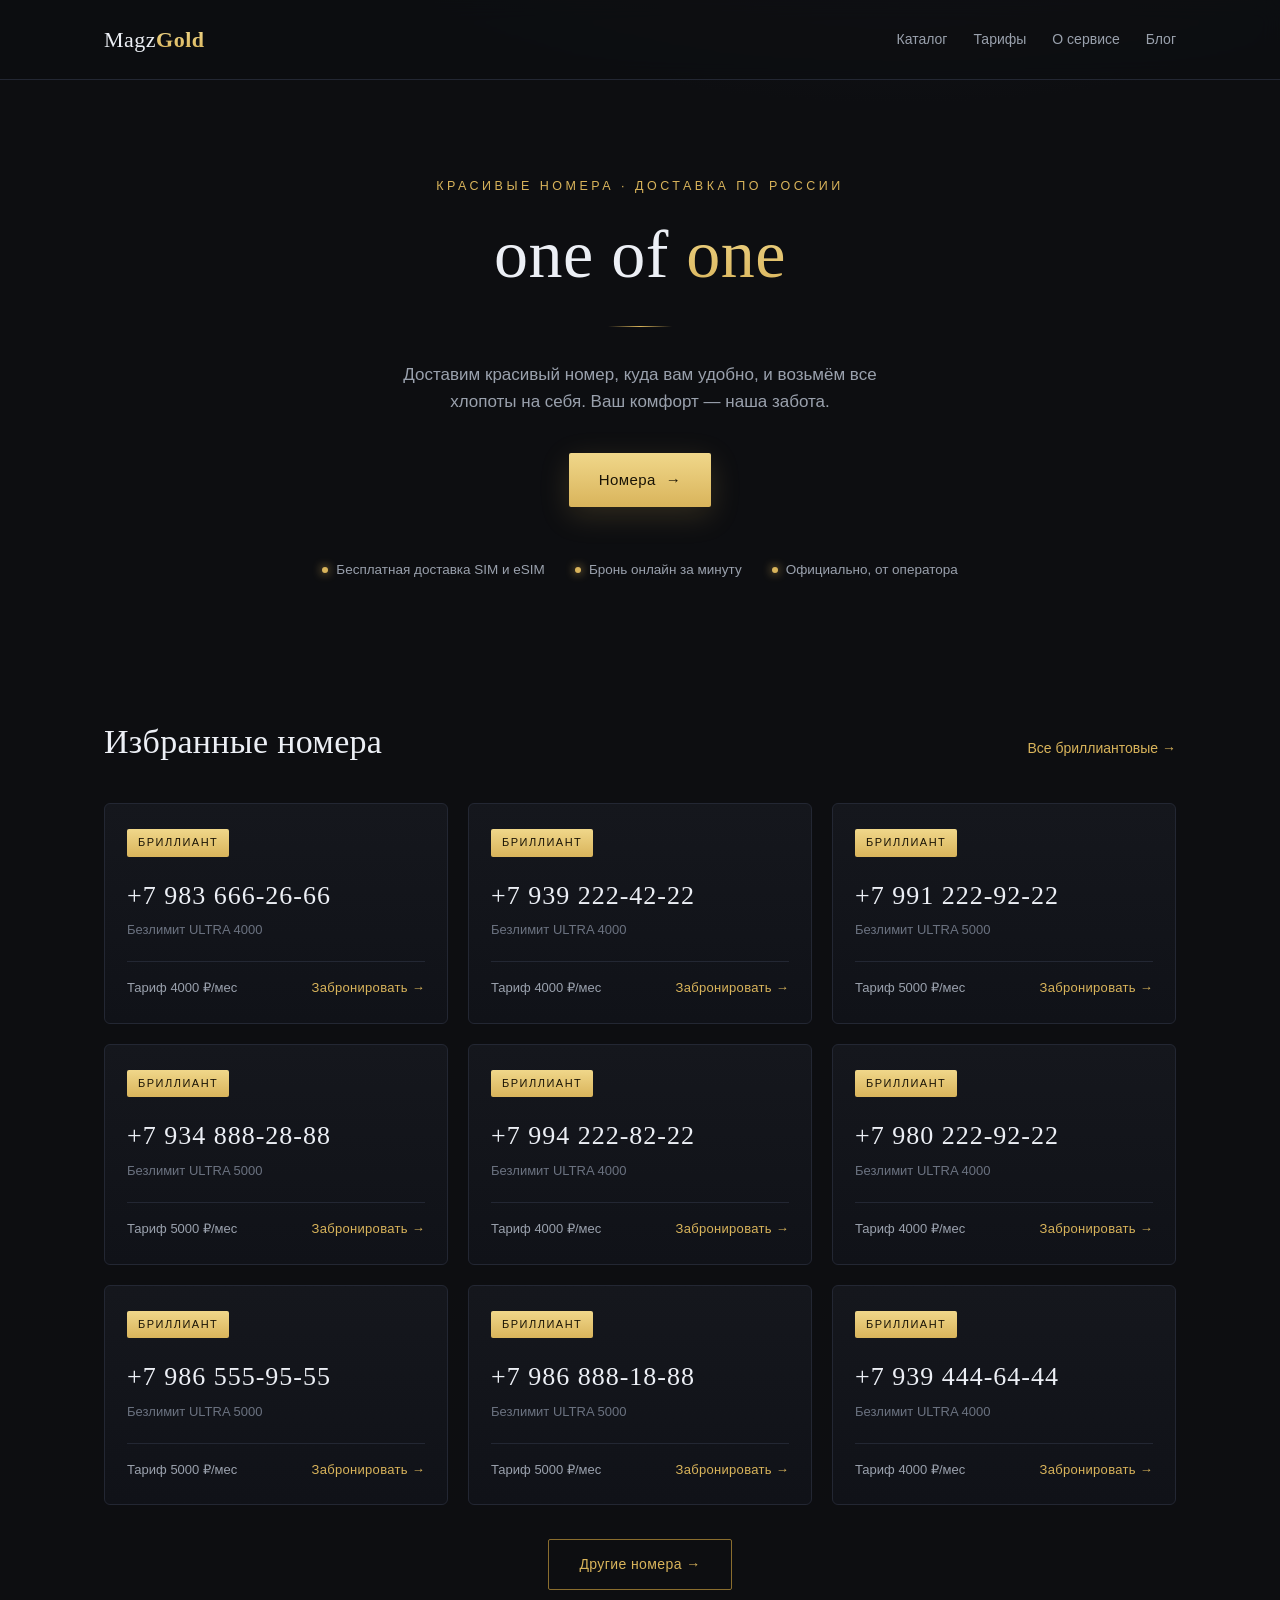
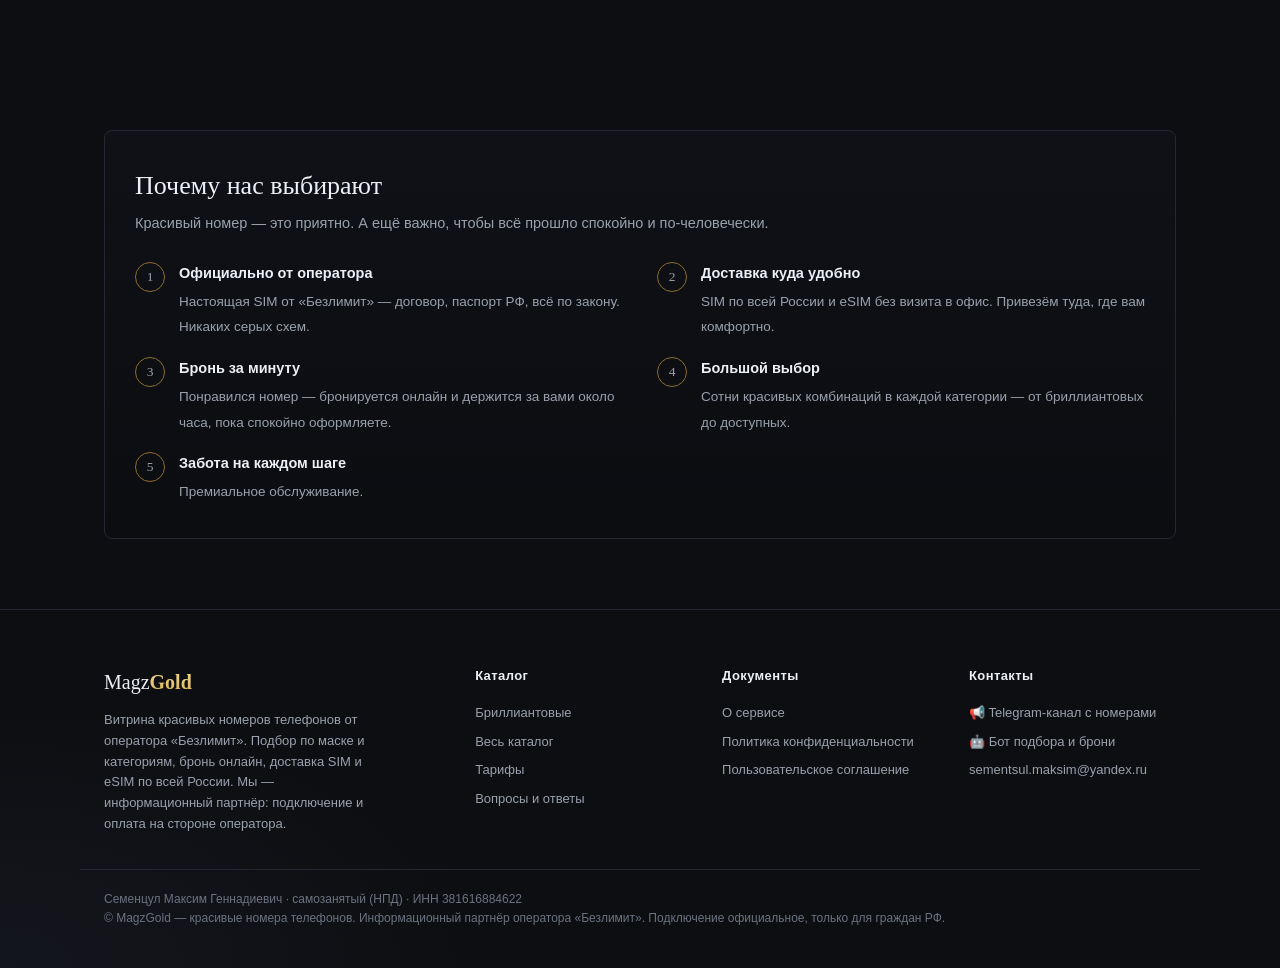
==== premium-demo.html @ 18d1e64d "copy(landing): добавить «Блог» в шапку (/blog/)" ====
<!DOCTYPE html>
<html lang="ru">
<head>
<meta charset="utf-8">
<meta name="viewport" content="width=device-width, initial-scale=1">
<title>MagzGold — демо премиум-стиля</title>
<style>
  :root{
    --bg:#0d0e11; --bg2:#111318; --card:#15171d; --line:#232733;
    --ink:#eceff5; --mut:#9aa1ad; --dim:#6b7280;
    --gold:#d9b45b; --gold2:#f0d78a; --goldln:#8a6d2e;
    --ok:#4bbf7b;
    --serif:Georgia,"Times New Roman",serif;
    --sans:-apple-system,BlinkMacSystemFont,"Segoe UI",Roboto,Helvetica,Arial,sans-serif;
    --e:cubic-bezier(.22,.61,.36,1);
  }
  *{box-sizing:border-box}
  html{scroll-behavior:smooth}
  body{
    margin:0;background:
      radial-gradient(1200px 600px at 70% -10%, #1a1d26 0%, transparent 60%),
      radial-gradient(900px 500px at 0% 100%, #14161d 0%, transparent 55%),
      var(--bg);
    color:var(--ink);font-family:var(--sans);line-height:1.6;
    -webkit-font-smoothing:antialiased;text-rendering:optimizeLegibility;
  }
  .wrap{max-width:1120px;margin:0 auto;padding:0 24px}

  /* --- анимация появления --- */
  .rise{opacity:0;transform:translateY(18px);transition:opacity .7s var(--e),transform .7s var(--e)}
  .rise.in{opacity:1;transform:none}

  /* --- шапка --- */
  header{padding:22px 0;border-bottom:1px solid var(--line);position:sticky;top:0;z-index:5;
    background:rgba(13,14,17,.72);backdrop-filter:blur(10px)}
  .bar{display:flex;align-items:center;justify-content:space-between;gap:16px}
  .logo{font-family:var(--serif);font-size:22px;letter-spacing:.5px}
  .logo b{background:linear-gradient(180deg,var(--gold2),var(--gold));-webkit-background-clip:text;background-clip:text;color:transparent}
  .navlinks{display:flex;gap:26px;font-size:14px;color:var(--mut)}
  .navlinks a{color:var(--mut);text-decoration:none;transition:color .25s var(--e)}
  .navlinks a:hover{color:var(--gold2)}
  @media(max-width:640px){.navlinks{display:none}}

  /* --- герой: типографика + воздух --- */
  .hero{padding:96px 0 64px;text-align:center}
  .eyebrow{font-size:12.5px;letter-spacing:3.5px;text-transform:uppercase;color:var(--gold);
    margin:0 0 22px}
  .hero h1{font-family:var(--serif);font-weight:400;
    font-size:clamp(38px,6vw,68px);line-height:1.08;letter-spacing:.5px;margin:0 auto;max-width:12ch}
  .hero h1 .g{background:linear-gradient(180deg,var(--gold2),var(--gold));-webkit-background-clip:text;background-clip:text;color:transparent}
  .rule{width:64px;height:1px;background:linear-gradient(90deg,transparent,var(--gold),transparent);margin:34px auto}
  .lede{max-width:56ch;margin:0 auto;color:var(--mut);font-size:17px}
  .cta{display:inline-flex;align-items:center;gap:10px;margin-top:38px;
    padding:15px 30px;border-radius:2px;text-decoration:none;font-size:15px;letter-spacing:.4px;
    color:#1a1406;background:linear-gradient(180deg,var(--gold2),var(--gold));
    box-shadow:0 8px 30px rgba(217,180,91,.18);transition:transform .3s var(--e),box-shadow .3s var(--e)}
  .cta:hover{transform:translateY(-2px);box-shadow:0 14px 40px rgba(217,180,91,.32)}
  .cta .arw{transition:transform .3s var(--e)}
  .cta:hover .arw{transform:translateX(4px)}

  /* --- полоса доверия --- */
  .trust{display:flex;flex-wrap:wrap;justify-content:center;gap:14px 30px;margin:52px auto 0;
    color:var(--mut);font-size:13.5px}
  .trust span{display:inline-flex;align-items:center;gap:8px}
  .dot{width:6px;height:6px;border-radius:50%;background:var(--gold);box-shadow:0 0 10px var(--gold)}

  /* --- секции --- */
  section{padding:70px 0}
  .shead{display:flex;align-items:baseline;justify-content:space-between;gap:16px;margin-bottom:34px}
  .shead h2{font-family:var(--serif);font-weight:400;font-size:clamp(24px,3vw,34px);margin:0;letter-spacing:.3px}
  .shead a{color:var(--gold);text-decoration:none;font-size:14px;white-space:nowrap}

  /* --- сетка карточек номеров --- */
  .grid{display:grid;grid-template-columns:repeat(3,1fr);gap:20px}
  @media(max-width:860px){.grid{grid-template-columns:repeat(2,1fr)}}
  @media(max-width:560px){.grid{grid-template-columns:1fr}}
  .card{position:relative;background:linear-gradient(180deg,var(--card),#101218);
    border:1px solid var(--line);border-radius:6px;padding:24px 22px;overflow:hidden;
    transition:transform .35s var(--e),border-color .35s var(--e),box-shadow .35s var(--e)}
  .card::before{content:"";position:absolute;inset:0;border-radius:6px;padding:1px;pointer-events:none;
    background:linear-gradient(140deg,transparent 30%,rgba(240,215,138,.5),transparent 70%);
    -webkit-mask:linear-gradient(#000 0 0) content-box,linear-gradient(#000 0 0);
    -webkit-mask-composite:xor;mask-composite:exclude;opacity:0;transition:opacity .35s var(--e)}
  .card:hover{transform:translateY(-6px);border-color:transparent;
    box-shadow:0 20px 50px -20px rgba(0,0,0,.7)}
  .card:hover::before{opacity:1}
  .badge{display:inline-block;font-size:11px;letter-spacing:1.5px;text-transform:uppercase;
    padding:5px 11px;border-radius:2px;color:#1a1406;
    background:linear-gradient(180deg,var(--gold2),var(--gold))}
  .badge.silver{background:linear-gradient(180deg,#e9edf3,#aeb6c2);color:#1c2128}
  .badge.bronze{background:linear-gradient(180deg,#e6b98c,#b07a49);color:#241503}
  .num{font-family:var(--serif);font-size:26px;letter-spacing:1px;margin:18px 0 4px}
  .meta{color:var(--dim);font-size:13px}
  .row{display:flex;align-items:center;justify-content:space-between;margin-top:20px;
    padding-top:16px;border-top:1px solid var(--line)}
  .tariff{font-size:13px;color:var(--mut)}
  .tariff b{color:var(--ink);font-weight:600}
  .book{font-size:13px;color:var(--gold);text-decoration:none;letter-spacing:.3px;
    transition:letter-spacing .3s var(--e)}
  .book:hover{letter-spacing:1.2px}
  .status{display:inline-flex;align-items:center;gap:7px;font-size:12px;color:var(--ok)}
  .pulse{width:7px;height:7px;border-radius:50%;background:var(--ok);position:relative}
  .pulse::after{content:"";position:absolute;inset:-4px;border-radius:50%;
    border:1px solid var(--ok);animation:pulse 2s var(--e) infinite;opacity:0}
  @keyframes pulse{0%{transform:scale(.6);opacity:.7}100%{transform:scale(1.6);opacity:0}}

  /* --- легенда приёмов --- */
  .legend{background:linear-gradient(180deg,#0f1116,#0c0d11);border:1px solid var(--line);
    border-radius:8px;padding:34px 30px}
  .legend h2{font-family:var(--serif);font-weight:400;margin:0 0 6px;font-size:26px}
  .legend p.sub{color:var(--mut);margin:0 0 26px;font-size:14.5px}
  .lg{display:grid;grid-template-columns:repeat(2,1fr);gap:18px 34px}
  @media(max-width:640px){.lg{grid-template-columns:1fr}}
  .lg .it{display:flex;gap:14px}
  .lg .n{flex:0 0 auto;width:30px;height:30px;border-radius:50%;display:grid;place-items:center;
    font-family:var(--serif);font-size:14px;color:var(--gold2);border:1px solid var(--goldln)}
  .lg .it b{display:block;margin-bottom:3px;font-weight:600;font-size:14.5px}
  .lg .it span{color:var(--mut);font-size:13.5px}

  footer{padding:56px 0 40px;color:var(--dim);font-size:13px;border-top:1px solid var(--line)}
  .fcols{display:grid;grid-template-columns:1.6fr 1fr 1fr 1fr;gap:30px 40px}
  @media(max-width:860px){.fcols{grid-template-columns:1fr 1fr}}
  @media(max-width:520px){.fcols{grid-template-columns:1fr}}
  .flogo{font-family:var(--serif);font-size:20px;color:var(--ink);margin-bottom:12px}
  .flogo b{background:linear-gradient(180deg,var(--gold2),var(--gold));-webkit-background-clip:text;background-clip:text;color:transparent}
  .fabout{color:var(--mut);font-size:13px;line-height:1.6;max-width:38ch;margin:0}
  .fhead{color:var(--ink);font-size:13px;font-weight:600;letter-spacing:.4px;margin-bottom:12px}
  .fcol a{display:block;color:var(--mut);text-decoration:none;font-size:13px;padding:4px 0;transition:color .2s var(--e)}
  .fcol a:hover{color:var(--gold2)}
  .fbottom{margin-top:34px;padding-top:20px;border-top:1px solid var(--line);color:var(--dim);font-size:12px;line-height:1.6}

  /* --- скелетоны (мерцающие плейсхолдеры, пока грузятся живые номера) --- */
  .card.skel{pointer-events:none}
  .card.skel .badge,.card.skel .num,.card.skel .meta,.card.skel .row{
    background:linear-gradient(90deg,#171a20 25%,#242a35 37%,#171a20 63%);
    background-size:400% 100%;animation:skg 1.3s ease infinite;
    color:transparent;border:none;border-radius:5px}
  .card.skel .badge{display:block;width:82px;height:22px}
  .card.skel .num{height:26px;width:72%;margin:18px 0 6px}
  .card.skel .meta{height:14px;width:56%}
  .card.skel .row{height:20px;margin-top:22px;border:none;padding:0}
  @keyframes skg{0%{background-position:100% 0}100%{background-position:0 0}}
  .bgrid-empty{grid-column:1/-1;text-align:center;color:var(--mut);padding:26px}
  .bgrid-empty a{color:var(--gold)}
  .bmore{text-align:center;margin-top:34px}
  .bmore-btn{display:inline-block;background:transparent;color:var(--gold);border:1px solid var(--goldln);
    border-radius:2px;padding:13px 30px;font-size:14px;letter-spacing:.4px;text-decoration:none;
    transition:border-color .3s var(--e),color .3s var(--e),background .3s var(--e)}
  .bmore-btn:hover{border-color:var(--gold);color:var(--gold2);background:rgba(217,180,91,.06)}

  /* --- модалка «номер уже купили» --- */
  .tmodal{position:fixed;inset:0;z-index:100;display:none;align-items:center;justify-content:center;
    background:rgba(6,7,10,.72);backdrop-filter:blur(4px);padding:20px}
  .tmodal.open{display:flex}
  .tmodal-box{position:relative;max-width:420px;width:100%;text-align:center;
    background:linear-gradient(180deg,var(--card),#0e1015);border:1px solid var(--line);
    border-radius:10px;padding:38px 30px 30px;box-shadow:0 30px 80px -20px rgba(0,0,0,.8)}
  .tmodal-x{position:absolute;top:12px;right:14px;width:34px;height:34px;font-size:24px;line-height:1;
    background:transparent;color:var(--mut);border:none;cursor:pointer}
  .tmodal-x:hover{color:var(--ink)}
  .tmodal-ico{font-size:40px;margin-bottom:10px}
  .tmodal-box h3{font-family:var(--serif);font-weight:500;font-size:24px;margin:0 0 10px}
  .tmodal-box p{color:var(--mut);font-size:15px;margin:0 0 24px}
  .tmodal-actions{display:flex;flex-direction:column;gap:12px;align-items:center}
  .tmodal-more{background:linear-gradient(180deg,var(--gold2),var(--gold));color:#1a1406;border:none;
    border-radius:2px;padding:14px 30px;font-size:15px;font-weight:700;letter-spacing:.3px;cursor:pointer;
    width:100%;transition:filter .2s var(--e)}
  .tmodal-more:hover{filter:brightness(1.06)}
  .tmodal-all{color:var(--gold);text-decoration:none;font-size:14px}
  .tmodal-all:hover{color:var(--gold2)}

  /* --- окно брони с шагами (как на сайте) --- */
  .bmodal{position:fixed;inset:0;z-index:100;display:none;align-items:center;justify-content:center;
    background:rgba(6,7,10,.72);backdrop-filter:blur(4px);padding:20px;overflow:auto}
  .bmodal.open{display:flex}
  .bmodal-box{position:relative;max-width:460px;width:100%;
    background:linear-gradient(180deg,var(--card),#0e1015);border:1px solid var(--line);
    border-radius:10px;padding:34px 32px 28px;box-shadow:0 30px 80px -20px rgba(0,0,0,.8)}
  .bmodal-x{position:absolute;top:12px;right:14px;width:34px;height:34px;font-size:24px;line-height:1;
    background:transparent;color:var(--mut);border:none;cursor:pointer}
  .bmodal-x:hover{color:var(--ink)}
  .bmodal-box h3{font-family:var(--serif);font-weight:500;font-size:24px;margin:0 0 8px}
  .bmodal-sub{color:var(--mut);font-size:14px;margin:0 0 14px}
  .bmodal-num{font-family:var(--serif);font-size:20px;letter-spacing:1px;color:var(--gold2);margin:0 0 16px}
  .bmodal-steps{margin:0 0 16px;padding-left:0;list-style:none;counter-reset:none}
  .bmodal-steps li{position:relative;padding:9px 0 9px 14px;border-top:1px solid var(--line);font-size:14px;color:var(--ink)}
  .bmodal-steps li:first-child{border-top:none}
  .bmodal-steps b{color:var(--gold)}
  .bmodal-warn{font-size:13px;color:#e0b48a;background:rgba(224,120,80,.08);border:1px solid rgba(224,120,80,.25);
    border-radius:6px;padding:10px 12px;margin:0 0 20px;line-height:1.5}
  .bmodal-actions{display:flex;gap:12px;justify-content:flex-end;flex-wrap:wrap}
  .bmodal-cancel{background:transparent;color:var(--gold);border:1px solid var(--goldln);border-radius:2px;
    padding:12px 22px;font-size:14px;cursor:pointer;transition:border-color .2s var(--e),color .2s var(--e)}
  .bmodal-cancel:hover{border-color:var(--gold);color:var(--gold2)}
  .bmodal-go{background:linear-gradient(180deg,var(--gold2),var(--gold));color:#1a1406;border:none;border-radius:2px;
    padding:12px 24px;font-size:14px;font-weight:700;letter-spacing:.3px;cursor:pointer;transition:filter .2s var(--e)}
  .bmodal-go:hover{filter:brightness(1.06)}
  .bmodal-go:disabled{opacity:.6;cursor:default}
</style>
</head>
<body>

<header>
  <div class="wrap bar">
    <div class="logo">Magz<b>Gold</b></div>
    <nav class="navlinks">
      <a href="/start/">Каталог</a>
      <a href="/tarify/">Тарифы</a>
      <a href="/o-servise/">О сервисе</a>
      <a href="/blog/">Блог</a>
    </nav>
  </div>
</header>

<!-- ГЕРОЙ: типографика + воздух -->
<div class="wrap">
  <div class="hero">
    <p class="eyebrow rise">Красивые номера · доставка по России</p>
    <h1 class="rise" style="transition-delay:.08s">one of <span class="g">one</span></h1>
    <div class="rule rise" style="transition-delay:.16s"></div>
    <p class="lede rise" style="transition-delay:.22s">Доставим красивый номер, куда вам удобно, и возьмём все хлопоты на себя. Ваш комфорт — наша забота.</p>
    <a href="#nums" class="cta rise" style="transition-delay:.3s">Номера <span class="arw">→</span></a>

    <div class="trust rise" style="transition-delay:.4s">
      <span><i class="dot"></i> Бесплатная доставка SIM и eSIM</span>
      <span><i class="dot"></i> Бронь онлайн за минуту</span>
      <span><i class="dot"></i> Официально, от оператора</span>
    </div>
  </div>
</div>

<!-- КАРТОЧКИ НОМЕРОВ: акценты + микро-анимации + детали доверия -->
<section id="nums">
  <div class="wrap">
    <div class="shead rise">
      <h2>Избранные номера</h2>
      <a href="/kategoriya/brilliant/">Все бриллиантовые →</a>
    </div>
    <div class="grid" id="bgrid"></div>
    <div class="bmore"><a href="/kategoriya/brilliant/" class="bmore-btn">Другие номера →</a></div>
  </div>
</section>

<!-- ЛЕГЕНДА: что именно применено -->
<section id="legend">
  <div class="wrap">
    <div class="legend rise">
      <h2>Почему нас выбирают</h2>
      <p class="sub">Красивый номер — это приятно. А ещё важно, чтобы всё прошло спокойно и по-человечески.</p>
      <div class="lg">
        <div class="it"><span class="n">1</span><div><b>Официально от оператора</b><span>Настоящая SIM от «Безлимит» — договор, паспорт РФ, всё по закону. Никаких серых схем.</span></div></div>
        <div class="it"><span class="n">2</span><div><b>Доставка куда удобно</b><span>SIM по всей России и eSIM без визита в офис. Привезём туда, где вам комфортно.</span></div></div>
        <div class="it"><span class="n">3</span><div><b>Бронь за минуту</b><span>Понравился номер — бронируется онлайн и держится за вами около часа, пока спокойно оформляете.</span></div></div>
        <div class="it"><span class="n">4</span><div><b>Большой выбор</b><span>Сотни красивых комбинаций в каждой категории — от бриллиантовых до доступных.</span></div></div>
        <div class="it"><span class="n">5</span><div><b>Забота на каждом шаге</b><span>Премиальное обслуживание.</span></div></div>
      </div>
    </div>
  </div>
</section>

<footer>
  <div class="wrap fcols">
    <div class="fcol">
      <div class="flogo">Magz<b>Gold</b></div>
      <p class="fabout">Витрина красивых номеров телефонов от оператора «Безлимит». Подбор по маске и категориям, бронь онлайн, доставка SIM и eSIM по всей России. Мы — информационный партнёр: подключение и оплата на стороне оператора.</p>
    </div>
    <div class="fcol">
      <div class="fhead">Каталог</div>
      <a href="/kategoriya/brilliant/">Бриллиантовые</a>
      <a href="/start/">Весь каталог</a>
      <a href="/tarify/">Тарифы</a>
      <a href="/faq/">Вопросы и ответы</a>
    </div>
    <div class="fcol">
      <div class="fhead">Документы</div>
      <a href="/o-servise/">О сервисе</a>
      <a href="/politika/">Политика конфиденциальности</a>
      <a href="/polzovatelskoe-soglashenie/">Пользовательское соглашение</a>
    </div>
    <div class="fcol">
      <div class="fhead">Контакты</div>
      <a href="https://t.me/magzgoldmg" target="_blank" rel="noopener">📢 Telegram-канал с номерами</a>
      <a href="https://t.me/magzgoldbot" target="_blank" rel="noopener">🤖 Бот подбора и брони</a>
      <a href="mailto:sementsul.maksim@yandex.ru">sementsul.maksim@yandex.ru</a>
    </div>
  </div>
  <div class="wrap fbottom">
    Семенцул Максим Геннадиевич · самозанятый (НПД) · ИНН 381616884622<br>
    © MagzGold — красивые номера телефонов. Информационный партнёр оператора «Безлимит». Подключение официальное, только для граждан РФ.
  </div>
</footer>

<div id="takenModal" class="tmodal">
  <div class="tmodal-box">
    <button class="tmodal-x" type="button" aria-label="Закрыть">×</button>
    <div class="tmodal-ico">😔</div>
    <h3>Ой, кажется, номер уже купили</h3>
    <p>Похоже, этот красивый номер кто-то забрал буквально только что. Но не расстраивайтесь — у нас есть другие, не менее эффектные.</p>
    <div class="tmodal-actions">
      <button class="tmodal-more" type="button">Подобрать другой</button>
      <a class="tmodal-all" href="/kategoriya/brilliant/">Все бриллиантовые →</a>
    </div>
  </div>
</div>

<div id="bookModal" class="bmodal">
  <div class="bmodal-box" role="dialog" aria-modal="true" aria-labelledby="bookTitle">
    <button class="bmodal-x" type="button" aria-label="Закрыть">×</button>
    <h3 id="bookTitle">Давайте оформим всё по правилам</h3>
    <p class="bmodal-sub">Это займёт пару минут. Оформление и оплата — на защищённой странице оператора «Безлимит».</p>
    <p class="bmodal-num" id="bookNum"></p>
    <ol class="bmodal-steps">
      <li><b>Шаг 1.</b> Загрузить фото паспорта РФ</li>
      <li><b>Шаг 2.</b> Подписать документы</li>
      <li><b>Шаг 3.</b> Оплатить тарифный план</li>
      <li><b>Шаг 4.</b> Получить SIM-карту</li>
    </ol>
    <p class="bmodal-warn">🔴 <b>Важно:</b> подключение доступно только гражданам РФ. Паспорт другого государства не подходит.</p>
    <div class="bmodal-actions">
      <button class="bmodal-cancel" type="button">Отмена</button>
      <button class="bmodal-go" type="button">Забронировать и продолжить</button>
    </div>
  </div>
</div>

<script>
  // мягкое появление при попадании в область видимости
  var io = new IntersectionObserver(function(es){
    es.forEach(function(e){ if(e.isIntersecting){ e.target.classList.add('in'); io.unobserve(e.target); } });
  }, {threshold:.12});
  document.querySelectorAll('.rise').forEach(function(el){ io.observe(el); });
  // герой показать сразу (он выше сгиба)
  document.querySelectorAll('.hero .rise').forEach(function(el){ setTimeout(function(){el.classList.add('in')}, 60); });
</script>

<!-- ЖИВЫЕ бриллиантовые номера: кэш → мгновенно, потом фон. обновление. Маленький запрос — быстрее. -->
<script>
(function(){
  var API="https://api.store.bezlimit.ru/v2";
  var TOKEN="Basic YXBpU3RvcmU6VkZ6WFdOSmhwNTVtc3JmQXV1dU0zVHBtcnFTRw==";
  var REF="https://l.bezlimit.ru/store/800848";
  var CATS="brilliant,brilliant_super";
  var LIMIT=9;
  var grid=document.getElementById('bgrid');
  if(!grid){return;}

  function esc(s){return String(s==null?'':s).replace(/[&<>"]/g,function(c){return {'&':'&amp;','<':'&lt;','>':'&gt;','"':'&quot;'}[c];});}
  function fmt(p){ p=String(p); return p.length===10 ? '+7 '+p.slice(0,3)+' '+p.slice(3,6)+'‑'+p.slice(6,8)+'‑'+p.slice(8,10) : '+7 '+p; }
  function tprice(t){ return (t&&t.price) ? ('Тариф '+Math.round(t.price)+' ₽/мес') : 'Красивый номер'; }
  function card(n){
    var d=String(n.phone), t=n.tariff||{};
    return '<div class="card">'
      +'<span class="badge">Бриллиант</span>'
      +'<div class="num">'+fmt(d)+'</div>'
      +'<div class="meta">'+esc(t.name||'Бриллиантовая категория')+'</div>'
      +'<div class="row"><span class="tariff">'+tprice(t)+'</span>'
      +'<a class="book" href="'+REF+'?type=p&cubes='+encodeURIComponent(d)+'" data-phone="'+d+'" target="_blank" rel="noopener">Забронировать →</a></div>'
      +'</div>';
  }
  function skeleton(){
    var s=''; for(var i=0;i<LIMIT;i++){ s+='<div class="card skel"><span class="badge"></span><div class="num"></div><div class="meta"></div><div class="row"></div></div>'; }
    grid.innerHTML=s;
  }
  function renderList(list){ if(list&&list.length){ grid.innerHTML=list.slice(0,LIMIT).map(card).join(''); } }
  function flatten(j){
    var out=[], seen={}, res=[];
    if(j&&typeof j==='object'){ Object.keys(j).forEach(function(k){
      var g=j[k], items=(g&&g.items)?g.items:(Array.isArray(g)?g:null);
      if(items){ items.forEach(function(it){ if(it&&it.phone)out.push(it); }); }
    }); }
    out.forEach(function(it){ if(!seen[it.phone]){ seen[it.phone]=1; res.push(it); } });
    return res;
  }

  function shuffle(a){ a=a.slice(); for(var i=a.length-1;i>0;i--){ var j=Math.floor(Math.random()*(i+1)); var t=a[i];a[i]=a[j];a[j]=t; } return a; }
  function empty(){ grid.innerHTML='<p class="bgrid-empty">Номера временно недоступны. <a href="/kategoriya/brilliant/">Открыть каталог →</a></p>'; POOL=[]; }
  var POOL=[]; // нормализованный пул {phone,tariff} — из статики или живого API
  function renderPage(){ if(POOL.length){ renderList(shuffle(POOL).slice(0,LIMIT)); } else { empty(); } }

  // фолбэк: живой API из браузера (если статики нет)
  function liveFallback(){
    var url=API+'/super-link/phones/mask-category?expand=tariff&is_reserved=false&per_page=12&phone_pattern=9NNNNNNNNN&mask_categories='+encodeURIComponent(CATS);
    fetch(url,{headers:{Authorization:TOKEN},cache:'no-store'})
      .then(function(r){ if(!r.ok){throw 0;} return r.json(); })
      .then(function(j){ POOL=flatten(j); renderPage(); })
      .catch(empty);
  }

  skeleton();
  // быстрый путь: статика catalog.json (прогрета кроном) → МГНОВЕННО; нет — живой API
  fetch('/data/catalog.json',{cache:'no-store'})
    .then(function(r){ return r.ok ? r.json() : null; })
    .then(function(d){
      var pool = d && d.cats && d.cats.brilliant;
      if(pool && pool.length){
        var prem = pool.filter(function(x){ return x.c==='top'; });         // класс из файла (крон классифицирует по свежим тарифам)
        if(!prem.length){ prem = pool.filter(function(x){ return (x.p||0) >= 4000; }); } // фолбэк для старого формата без c
        if(!prem.length){ prem = pool; }
        POOL=prem.map(function(x){ return {phone:x.n, tariff:{name:x.t, price:x.p}}; });
        renderPage();
      }
      else { liveFallback(); }
    })
    .catch(liveFallback);

  // ---- бронь: окно с шагами (как на сайте) → живой чек + РЕЗЕРВАЦИЯ → ссылка с uuid ----
  var REF_ID="800848";
  function deepUuid(o){
    if(!o||typeof o!=='object'){return null;}
    if(o.super_link_uuid&&o.super_link_uuid.uuid){return o.super_link_uuid.uuid;}
    for(var k in o){ var v=o[k];
      if(typeof v==='string'&&/^[0-9a-f]{8}-[0-9a-f]{4}-[0-9a-f]{4}-/i.test(v)){return v;}
      if(v&&typeof v==='object'){ var r=deepUuid(v); if(r){return r;} } }
    return null;
  }
  // модалка «номер купили»
  var taken=document.getElementById('takenModal');
  function showTaken(){ if(taken){ taken.classList.add('open'); } }
  function hideTaken(){ if(taken){ taken.classList.remove('open'); } }
  if(taken){
    taken.addEventListener('click', function(e){ if(e.target===taken || e.target.closest('.tmodal-x')){ hideTaken(); } });
    var moreBtn=taken.querySelector('.tmodal-more');
    if(moreBtn){ moreBtn.addEventListener('click', function(){ hideTaken(); renderPage(); grid.scrollIntoView({behavior:'smooth',block:'center'}); }); }
  }
  // окно брони с 4 шагами
  var book=document.getElementById('bookModal'), CUR=null;
  function showBook(d){ CUR=d; var n=document.getElementById('bookNum'); if(n){ n.textContent=fmt(d)+' · бронь держится ~1 час'; } if(book){ book.classList.add('open'); } }
  function hideBook(){ if(book){ book.classList.remove('open'); } }
  if(book){
    book.addEventListener('click', function(e){ if(e.target===book || e.target.closest('.bmodal-x') || e.target.closest('.bmodal-cancel')){ hideBook(); } });
    var goBtn=book.querySelector('.bmodal-go');
    if(goBtn){ goBtn.addEventListener('click', function(){ reserve(CUR, goBtn); }); }
  }
  function reserve(d, btn){
    if(!d){ return; }
    var w=window.open('','_blank');            // окно СРАЗУ по клику (антипопап)
    hideBook();
    if(btn){ btn.disabled=true; btn.textContent='Бронируем…'; }
    function restore(){ if(btn){ btn.disabled=false; btn.textContent='Забронировать и продолжить'; } }
    // 1) живой чек: свободен ли номер + берём tariff_id из ответа
    fetch(API+'/super-link/phones/mask-category?expand=tariff&is_reserved=false&per_page=100&phone_pattern='+encodeURIComponent(d),{headers:{Authorization:TOKEN}})
      .then(function(r){ return r.ok?r.json():null; })
      .then(function(j){
        var found=null; if(j){ flatten(j).forEach(function(x){ if(String(x.phone)===String(d)){ found=x; } }); }
        var tid=found&&found.tariff&&found.tariff.id;
        if(!found||!tid){ if(w){ w.close(); } restore(); showTaken(); throw 'sold'; }
        // 2) свободен → создаём бронь (реф-id в user_id — привязка комиссии)
        var fd=new FormData();
        fd.append('phone',d); fd.append('tariff_id',tid);
        fd.append('type','store'); fd.append('user_id',REF_ID); fd.append('filter','professional');
        return fetch(API+'/super-link/reservations?expand=super_link_uuid',{method:'POST',headers:{Authorization:TOKEN},body:fd}).then(function(r){ return r.json(); });
      })
      .then(function(dd){
        restore();
        var uuid=deepUuid(dd);
        if(!uuid){ if(w){ w.close(); } showTaken(); return; }
        // 3) бронь создана → ссылка ИМЕННО на бронирование (с uuid), не поиск
        var url=REF+'?type=p&cubes='+d+'&uuid='+encodeURIComponent(uuid);
        if(w){ w.location=url; } else { window.open(url,'_blank','noopener'); }
      })
      .catch(function(e){ if(e==='sold'){ return; } restore(); if(w){ w.close(); } showTaken(); });
  }
  grid.addEventListener('click', function(e){
    var a=e.target.closest('.book'); if(!a){ return; }
    e.preventDefault();
    showBook(a.getAttribute('data-phone'));   // клик по карточке → окно с шагами
  });
})();
</script>
</body>
</html>
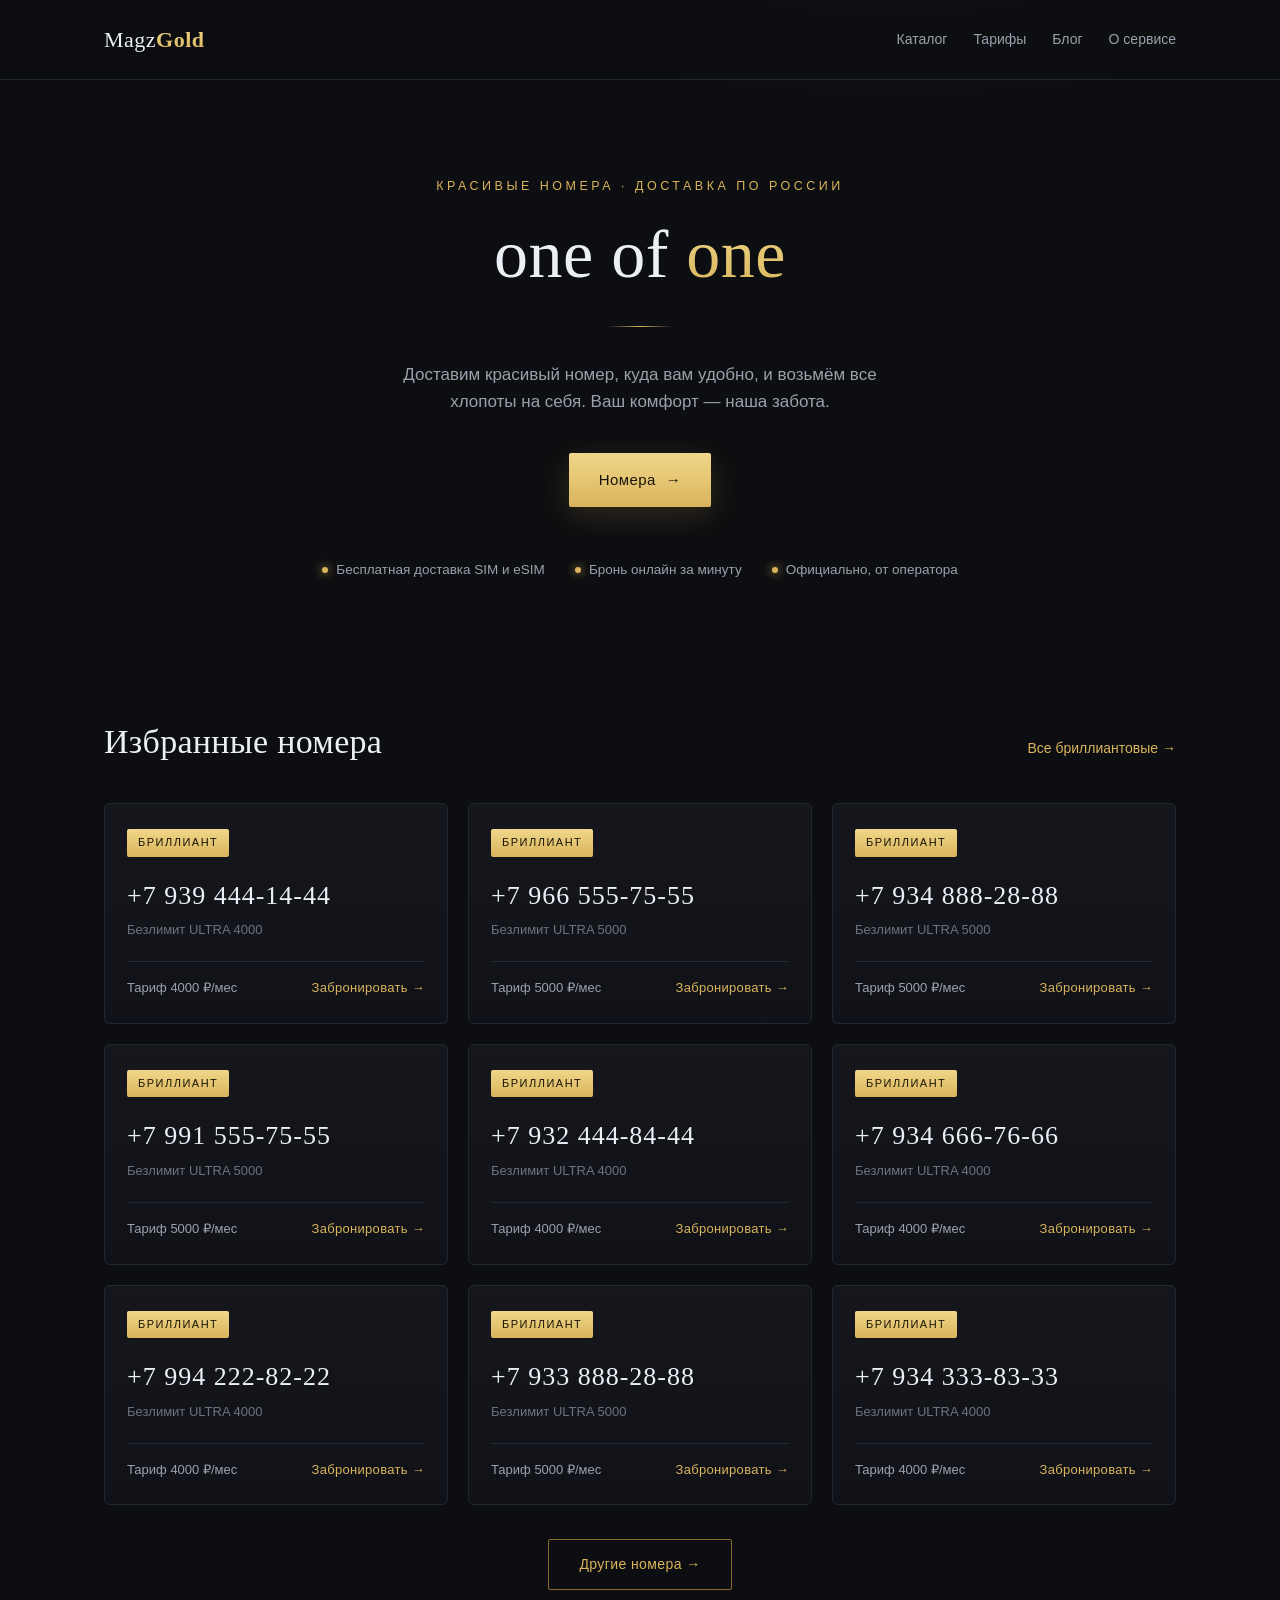
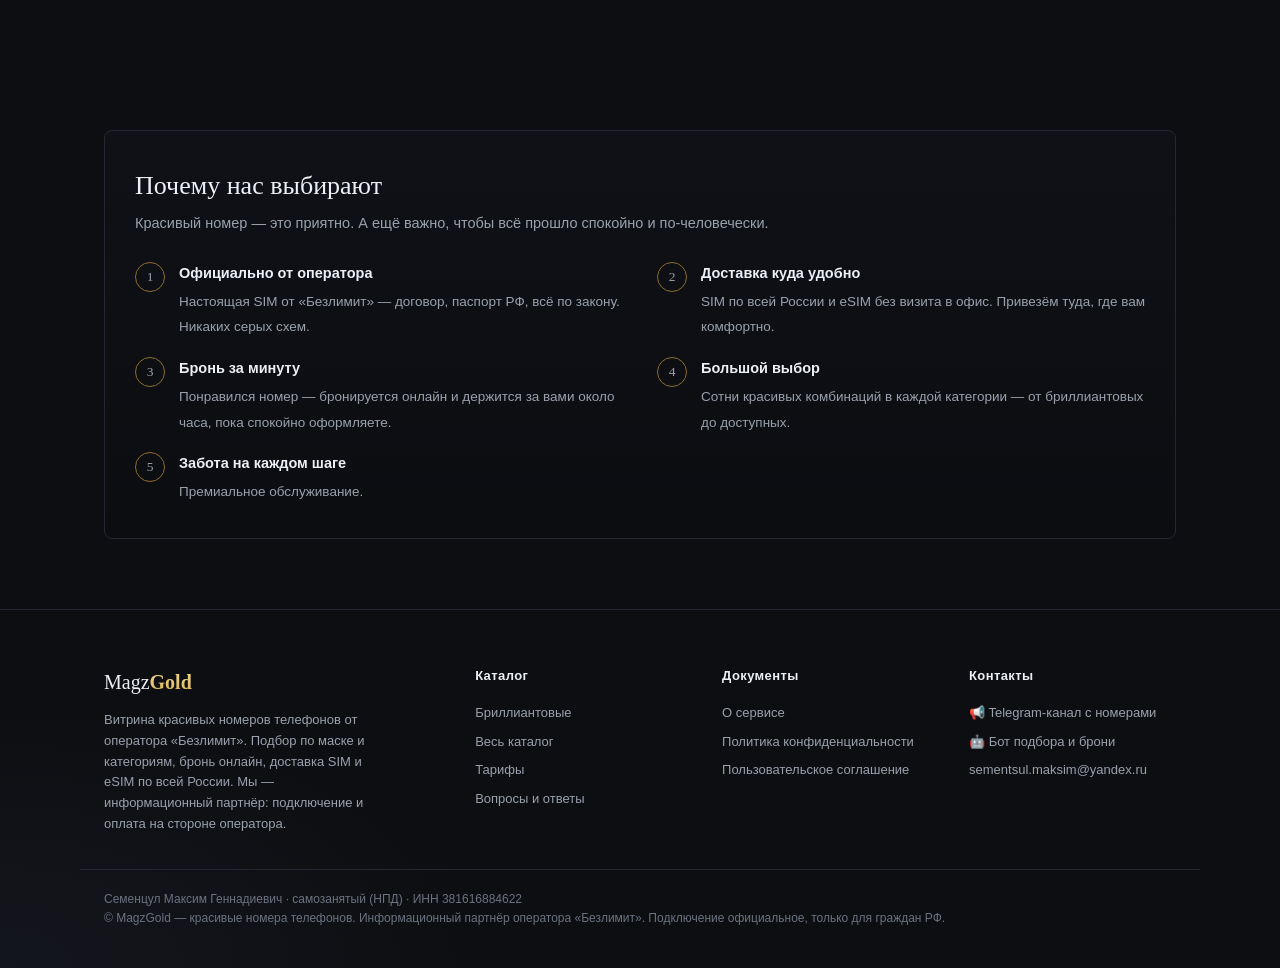
==== commit 5eb92a6f: "copy(landing): Блог после Тарифы в шапке" ====
--- a/premium-demo.html
+++ b/premium-demo.html
@@ -206,8 +206,8 @@
     <nav class="navlinks">
       <a href="/start/">Каталог</a>
       <a href="/tarify/">Тарифы</a>
+      <a href="/blog/">Блог</a>
       <a href="/o-servise/">О сервисе</a>
-      <a href="/blog/">Блог</a>
     </nav>
   </div>
 </header>
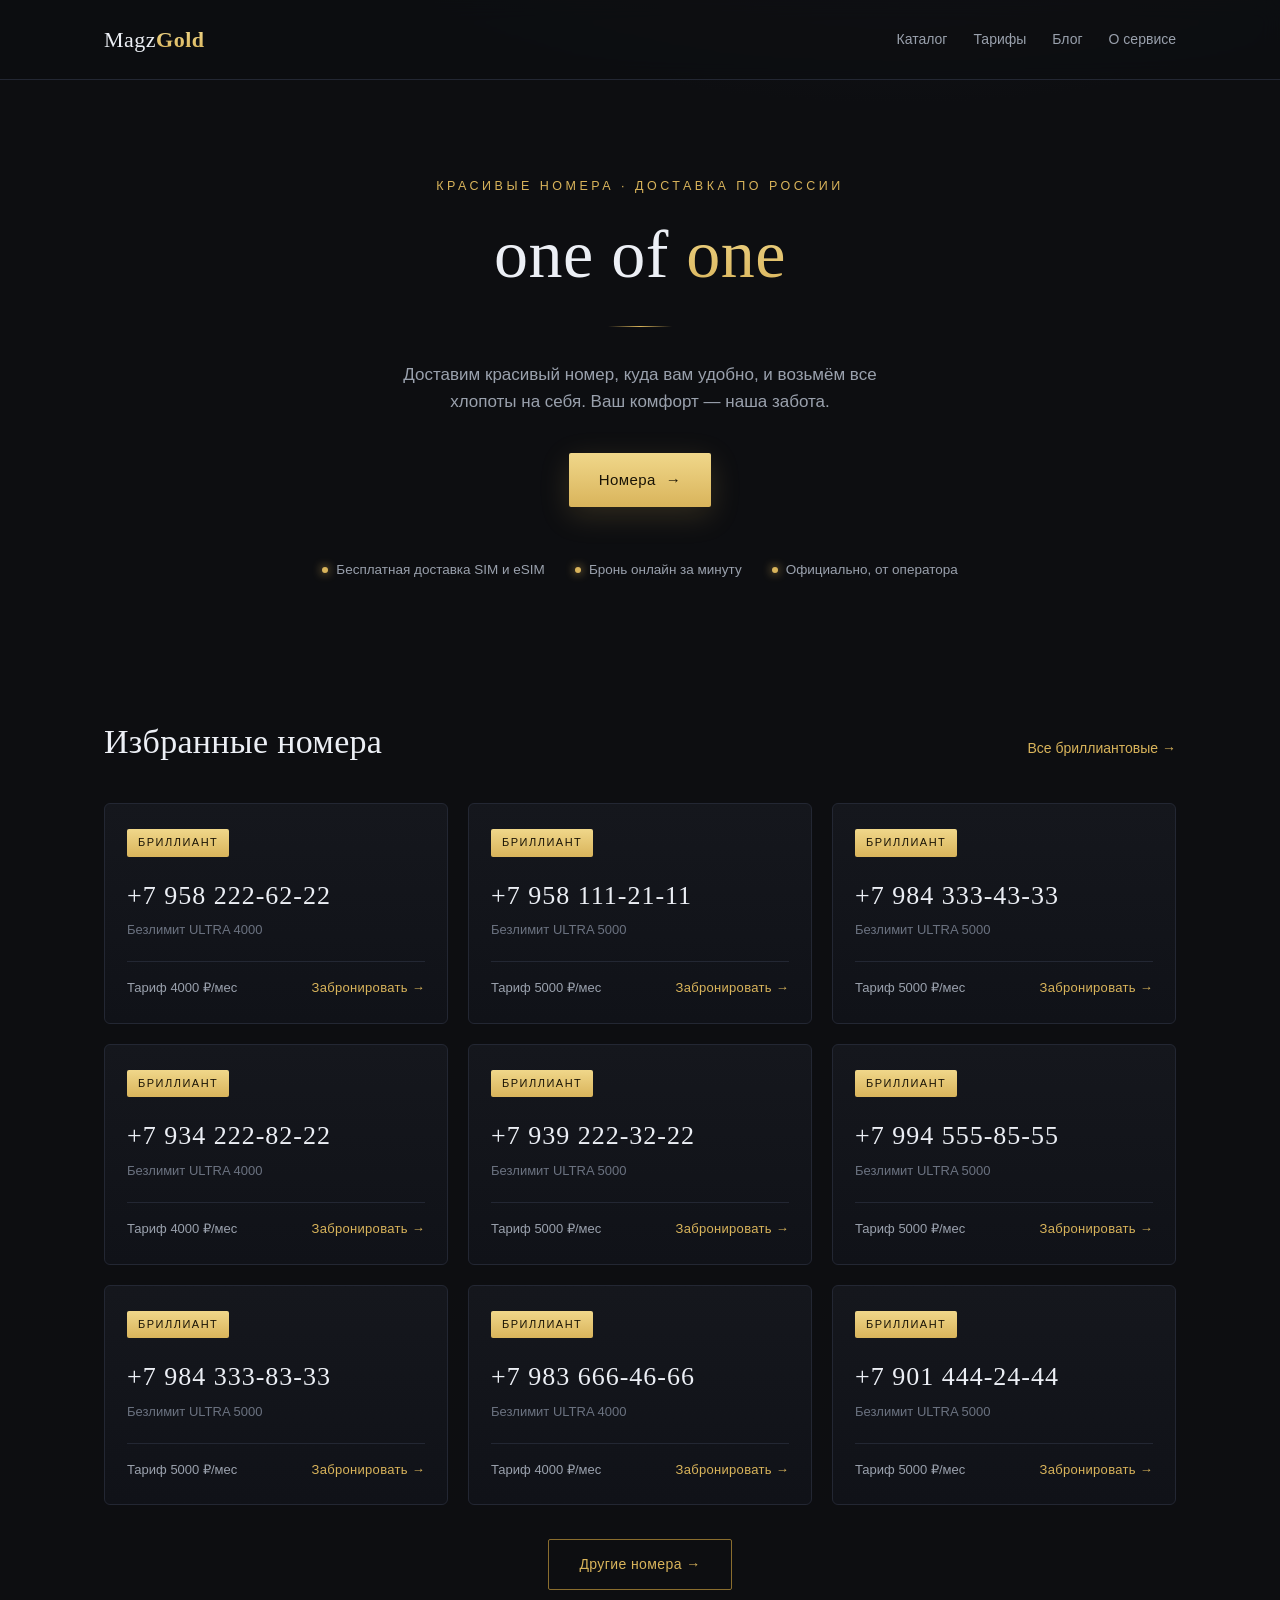
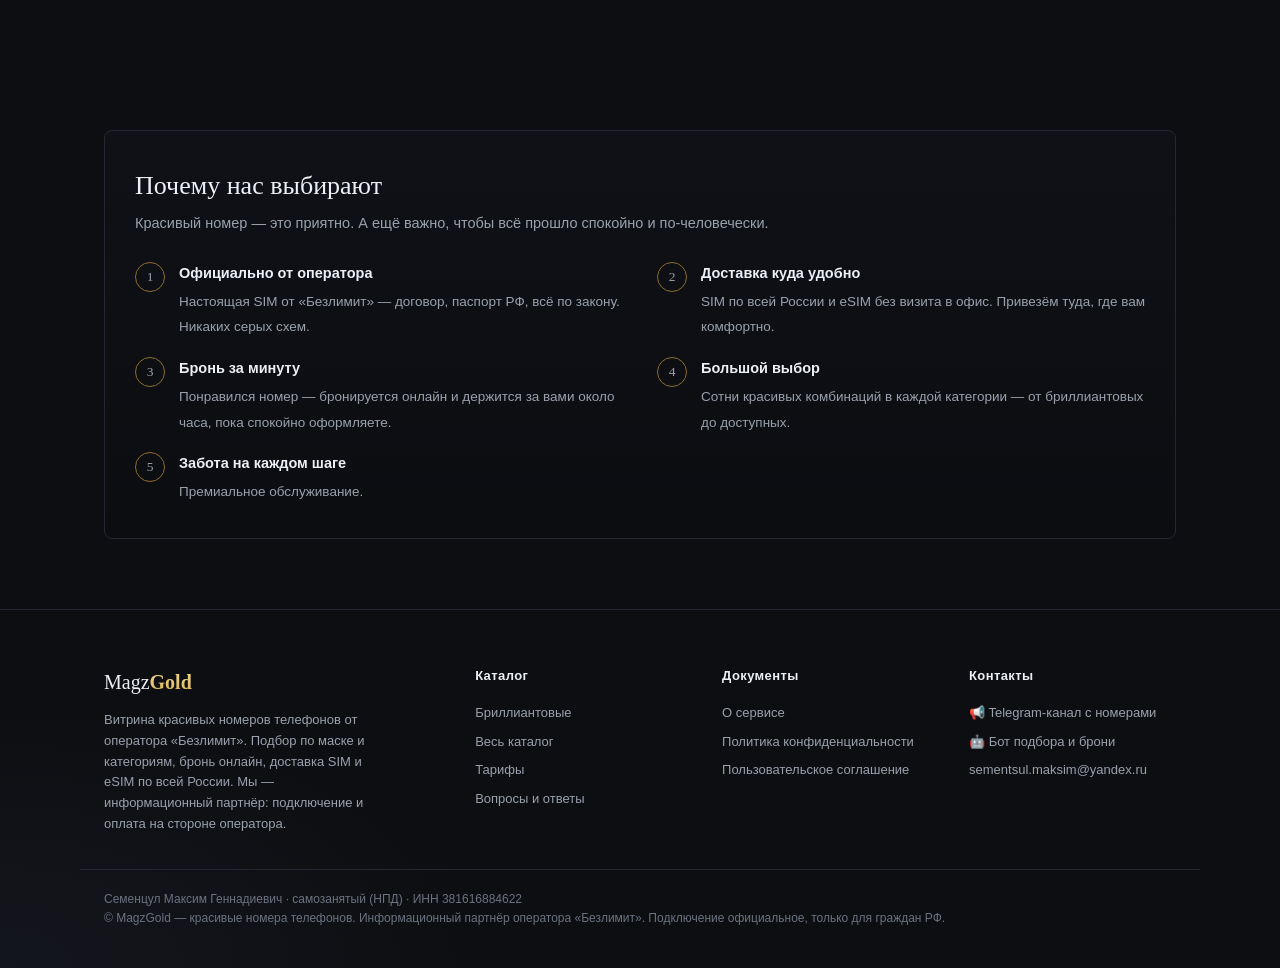
==== commit 620570f5: "fix(landing): кнопка брони href → /start/ (не показывать реф-URL Безлимит на hover; бронь идёт через" ====
--- a/premium-demo.html
+++ b/premium-demo.html
@@ -354,7 +354,7 @@
       +'<div class="num">'+fmt(d)+'</div>'
       +'<div class="meta">'+esc(t.name||'Бриллиантовая категория')+'</div>'
       +'<div class="row"><span class="tariff">'+tprice(t)+'</span>'
-      +'<a class="book" href="'+REF+'?type=p&cubes='+encodeURIComponent(d)+'" data-phone="'+d+'" target="_blank" rel="noopener">Забронировать →</a></div>'
+      +'<a class="book" href="/start/" data-phone="'+d+'">Забронировать →</a></div>'
       +'</div>';
   }
   function skeleton(){
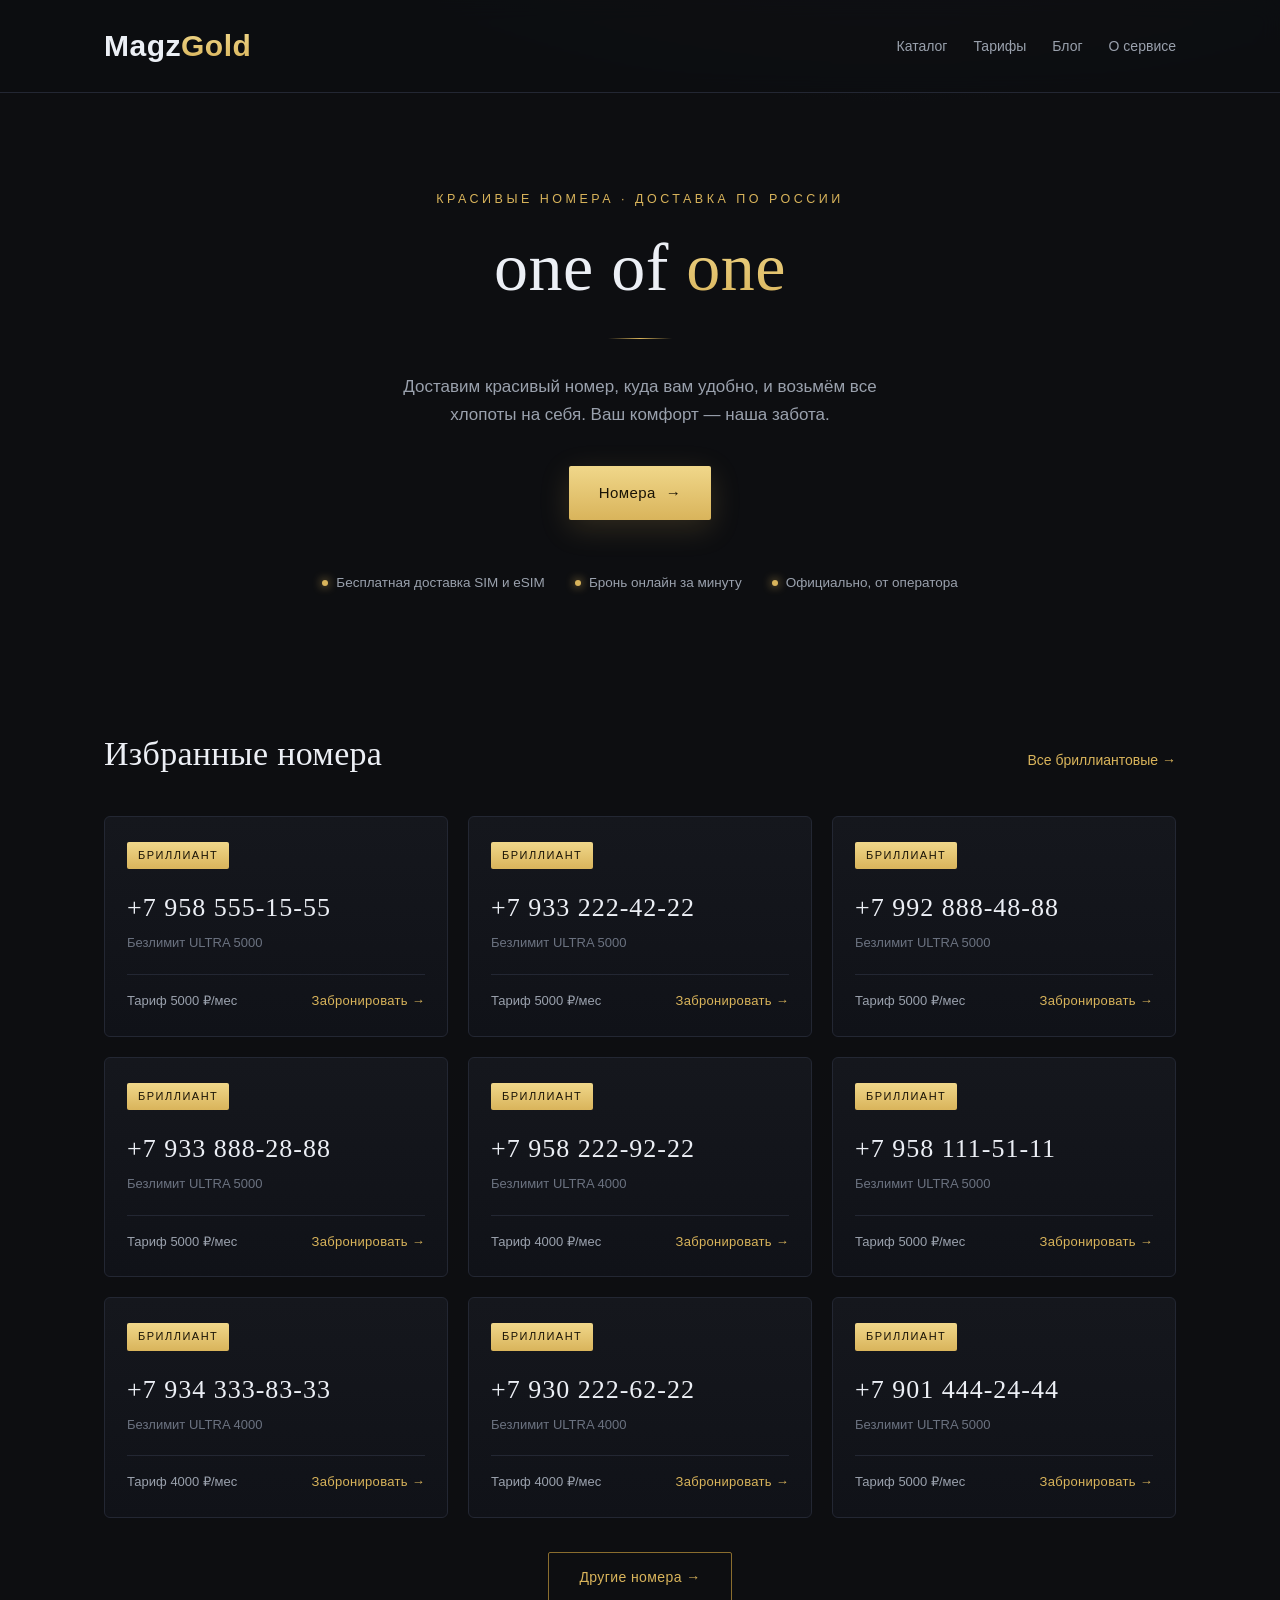
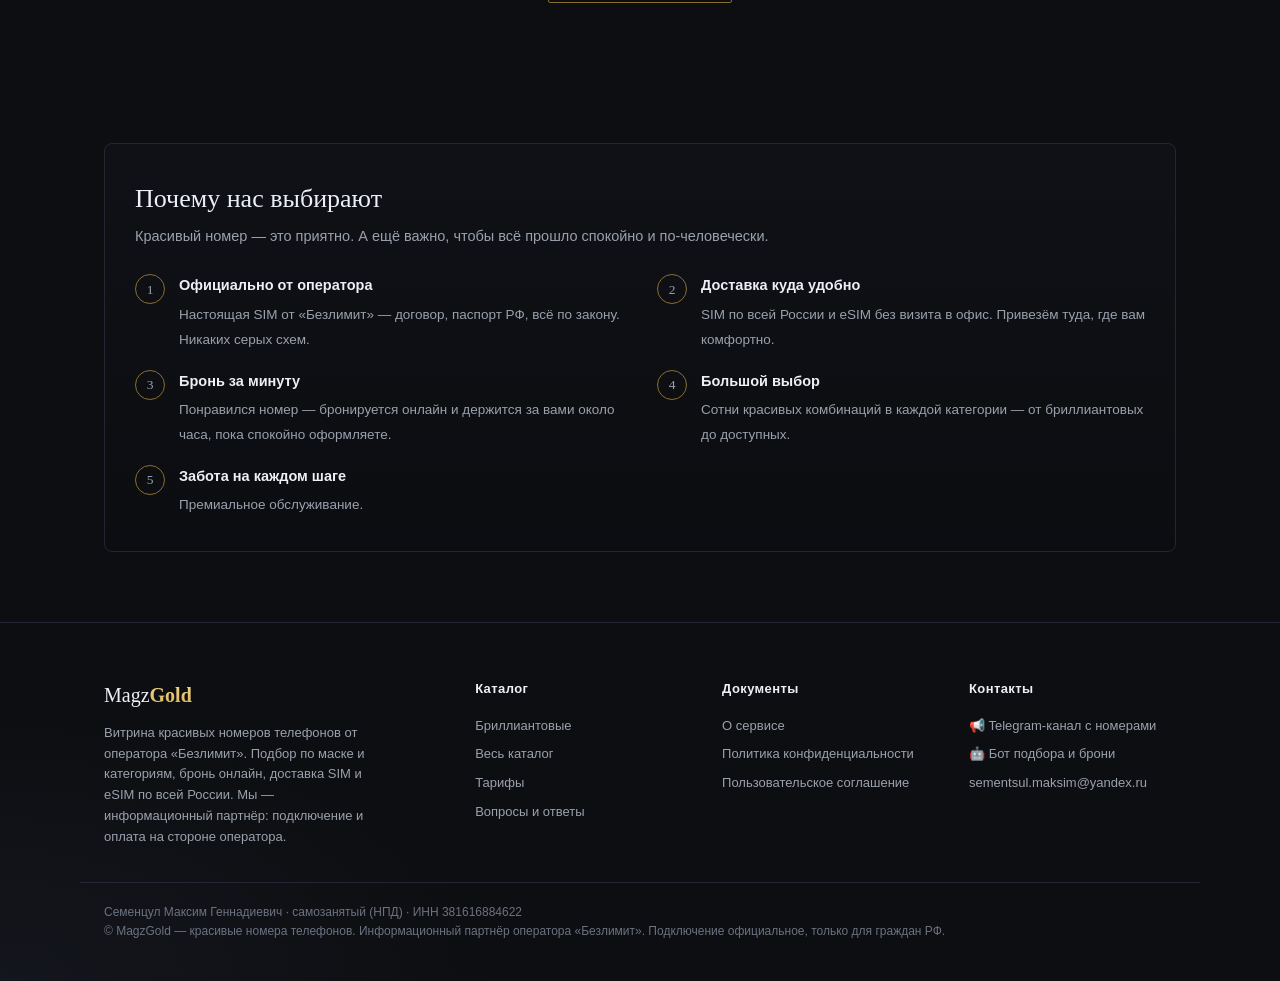
==== commit 3a4cedd7: "fix(nav): логотип лендинга 30px sans (как на /start/) + ссылка на / — единый размер на всех страница" ====
--- a/premium-demo.html
+++ b/premium-demo.html
@@ -34,7 +34,8 @@
   header{padding:22px 0;border-bottom:1px solid var(--line);position:sticky;top:0;z-index:5;
     background:rgba(13,14,17,.72);backdrop-filter:blur(10px)}
   .bar{display:flex;align-items:center;justify-content:space-between;gap:16px}
-  .logo{font-family:var(--serif);font-size:22px;letter-spacing:.5px}
+  .logo{font-family:var(--sans);font-size:30px;font-weight:700;letter-spacing:.5px;color:var(--ink);text-decoration:none;transition:opacity .15s}
+  .logo:hover{opacity:.85}
   .logo b{background:linear-gradient(180deg,var(--gold2),var(--gold));-webkit-background-clip:text;background-clip:text;color:transparent}
   .navlinks{display:flex;gap:26px;font-size:14px;color:var(--mut)}
   .navlinks a{color:var(--mut);text-decoration:none;transition:color .25s var(--e)}
@@ -202,7 +203,7 @@
 
 <header>
   <div class="wrap bar">
-    <div class="logo">Magz<b>Gold</b></div>
+    <a href="/" class="logo">Magz<b>Gold</b></a>
     <nav class="navlinks">
       <a href="/start/">Каталог</a>
       <a href="/tarify/">Тарифы</a>
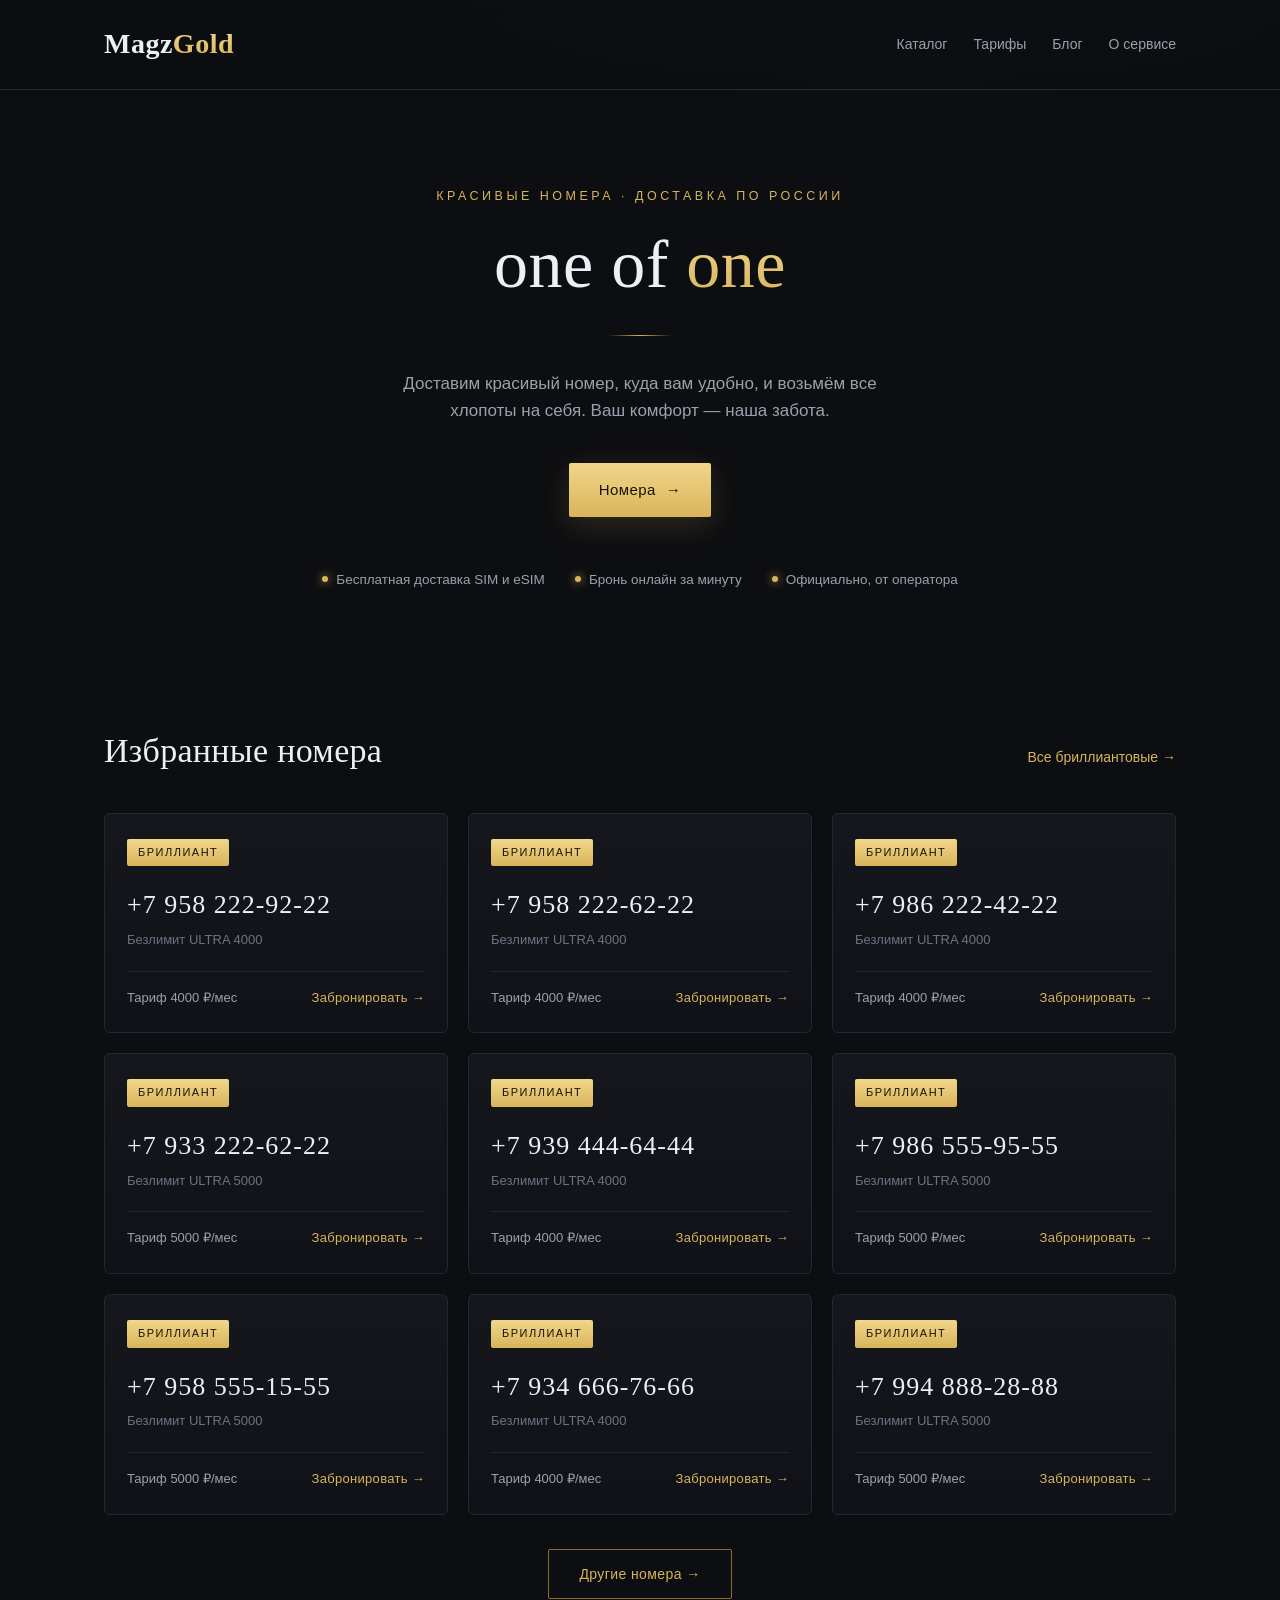
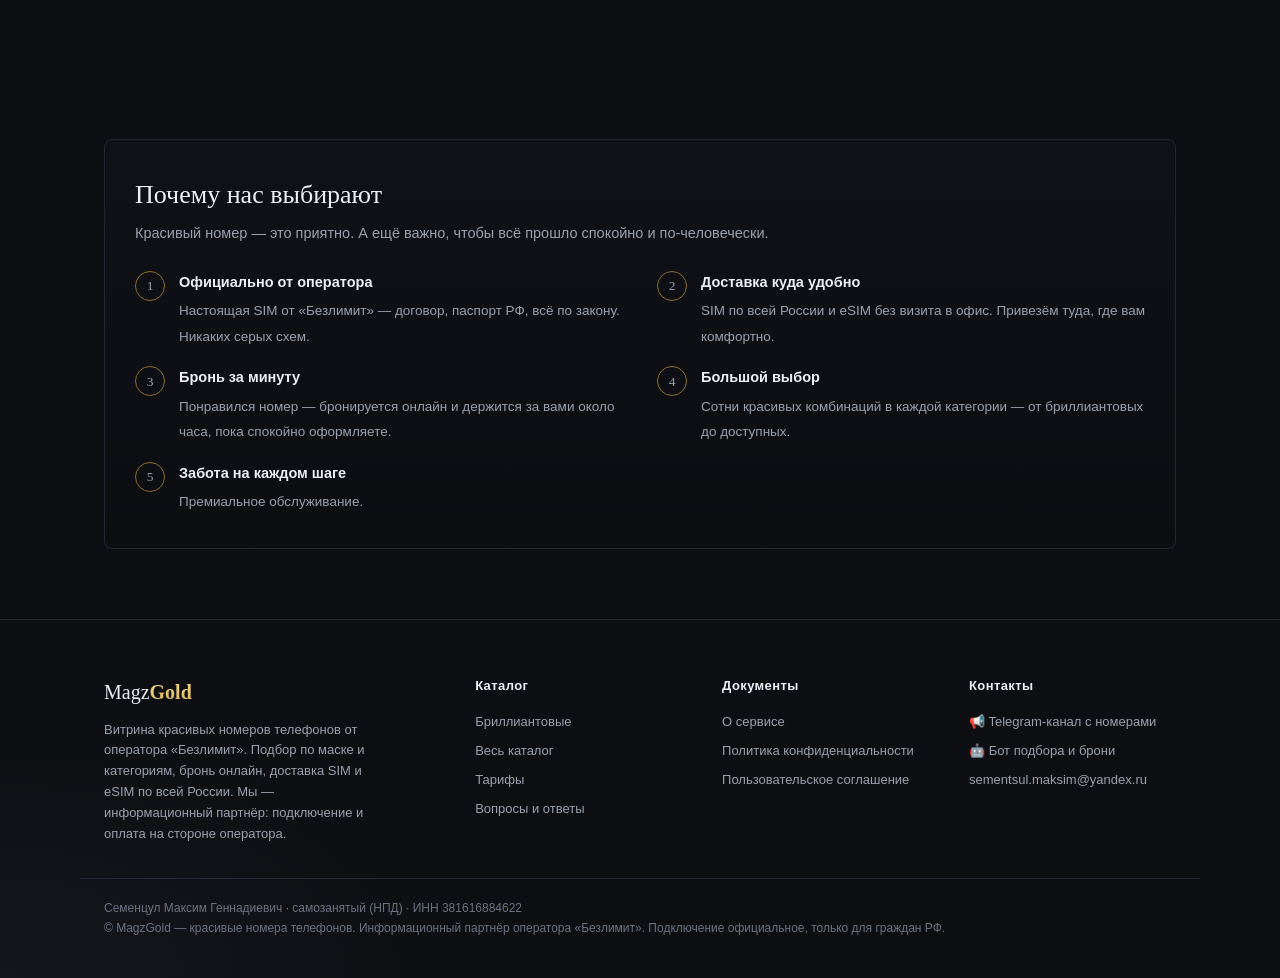
==== commit c5e33e4e: "feat(nav): логотип серифный (как на лендинге) единый на всех страницах, 28px" ====
--- a/premium-demo.html
+++ b/premium-demo.html
@@ -34,7 +34,7 @@
   header{padding:22px 0;border-bottom:1px solid var(--line);position:sticky;top:0;z-index:5;
     background:rgba(13,14,17,.72);backdrop-filter:blur(10px)}
   .bar{display:flex;align-items:center;justify-content:space-between;gap:16px}
-  .logo{font-family:var(--sans);font-size:30px;font-weight:700;letter-spacing:.5px;color:var(--ink);text-decoration:none;transition:opacity .15s}
+  .logo{font-family:var(--serif);font-size:28px;font-weight:600;letter-spacing:.5px;color:var(--ink);text-decoration:none;transition:opacity .15s}
   .logo:hover{opacity:.85}
   .logo b{background:linear-gradient(180deg,var(--gold2),var(--gold));-webkit-background-clip:text;background-clip:text;color:transparent}
   .navlinks{display:flex;gap:26px;font-size:14px;color:var(--mut)}
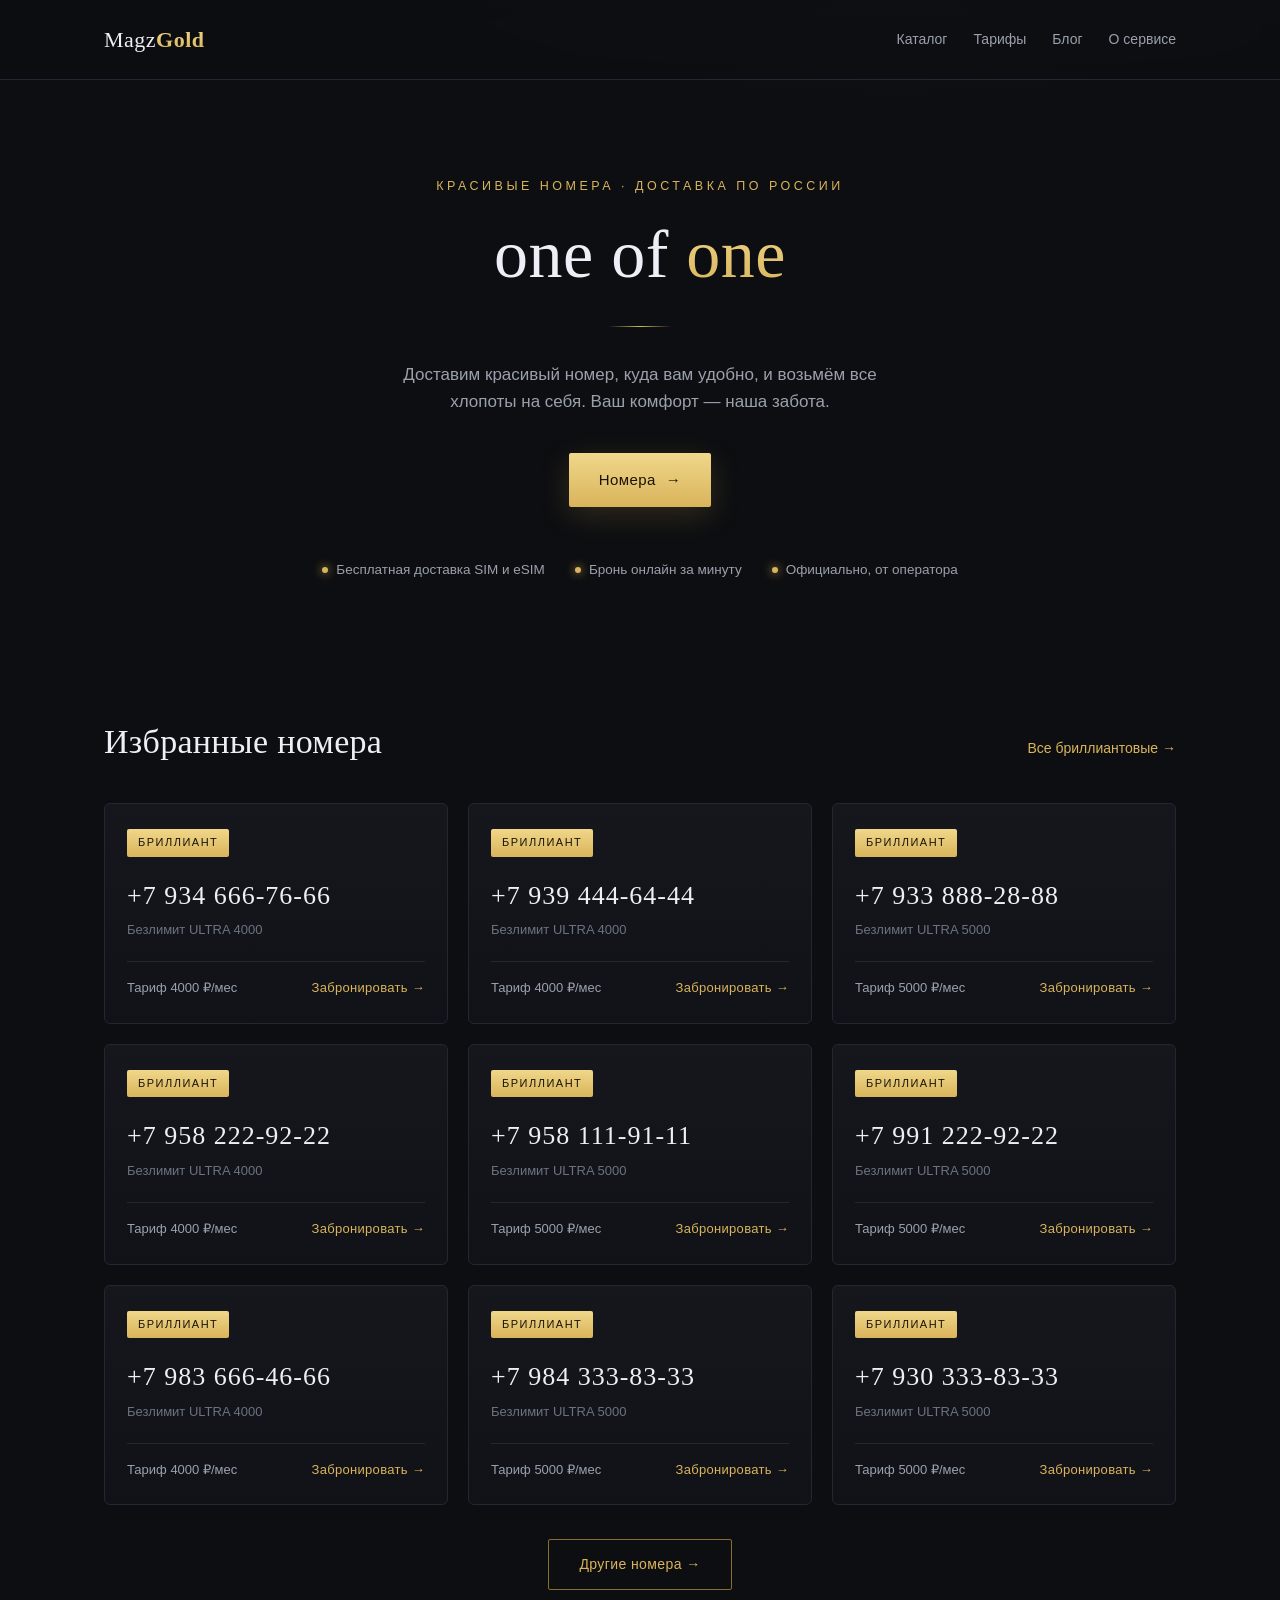
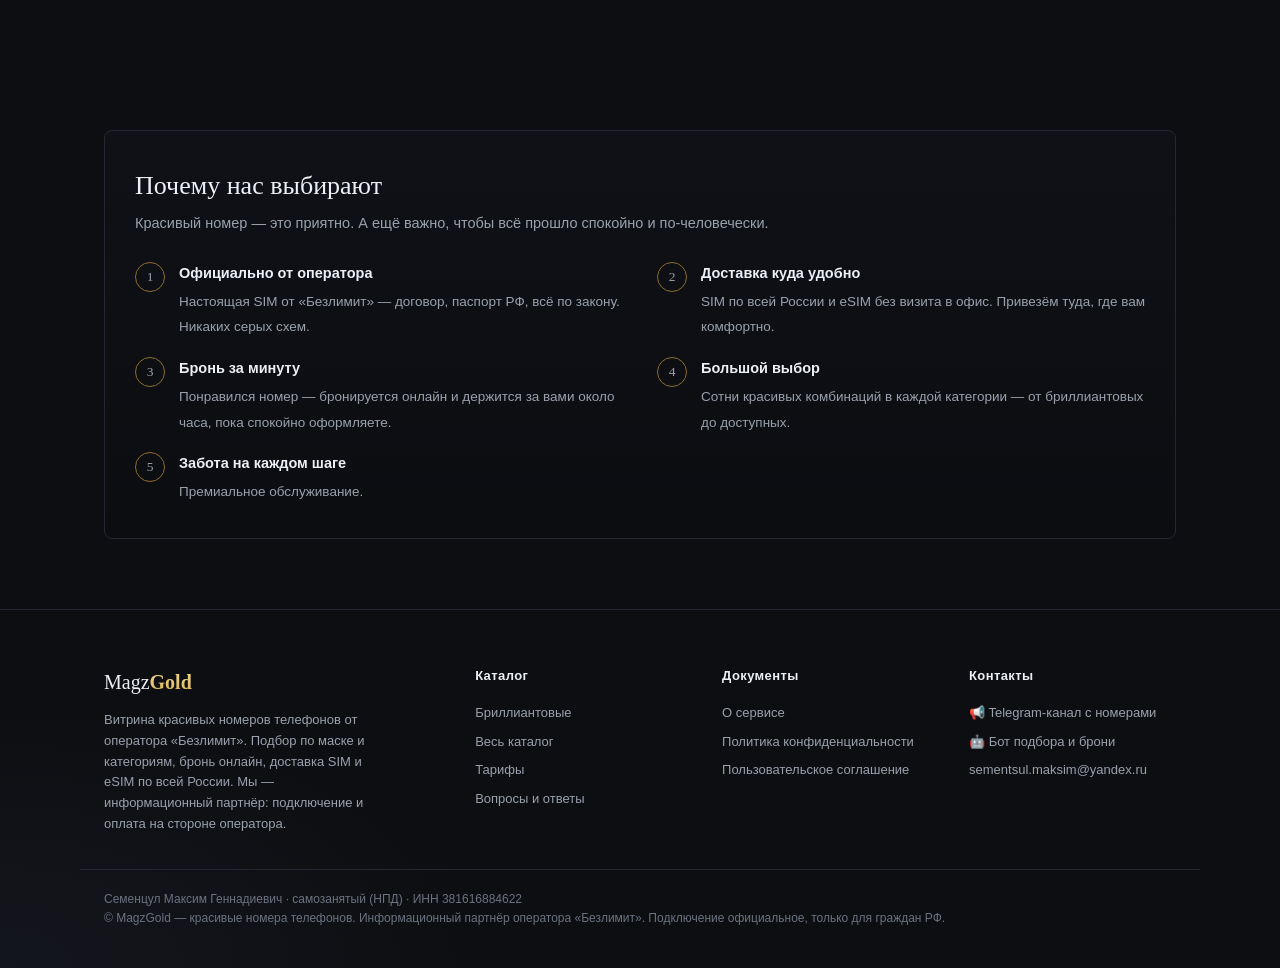
==== commit 3840d4e0: "fix(nav): изначальный логотип лендинга (сериф 22px, Gold жирным) на всех страницах" ====
--- a/premium-demo.html
+++ b/premium-demo.html
@@ -34,7 +34,7 @@
   header{padding:22px 0;border-bottom:1px solid var(--line);position:sticky;top:0;z-index:5;
     background:rgba(13,14,17,.72);backdrop-filter:blur(10px)}
   .bar{display:flex;align-items:center;justify-content:space-between;gap:16px}
-  .logo{font-family:var(--serif);font-size:28px;font-weight:600;letter-spacing:.5px;color:var(--ink);text-decoration:none;transition:opacity .15s}
+  .logo{font-family:var(--serif);font-size:22px;letter-spacing:.5px;color:var(--ink);text-decoration:none;transition:opacity .15s}
   .logo:hover{opacity:.85}
   .logo b{background:linear-gradient(180deg,var(--gold2),var(--gold));-webkit-background-clip:text;background-clip:text;color:transparent}
   .navlinks{display:flex;gap:26px;font-size:14px;color:var(--mut)}
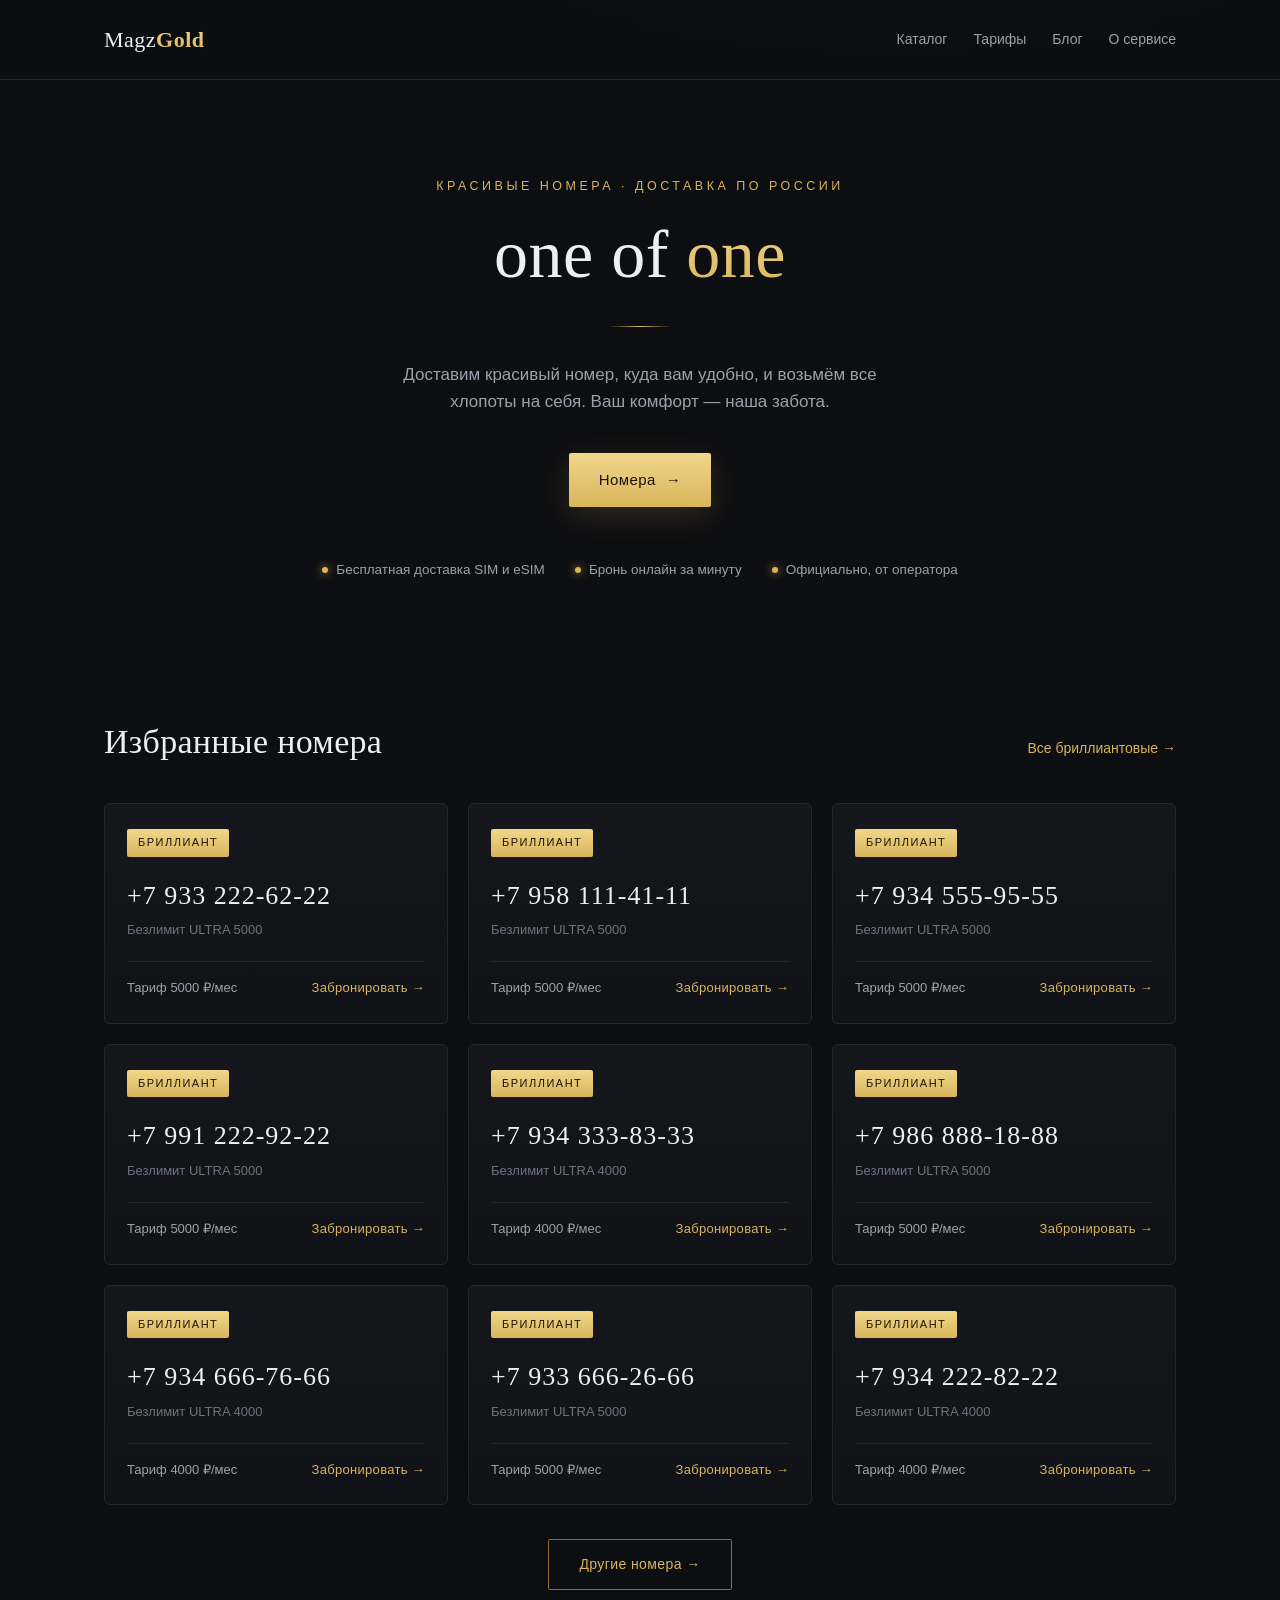
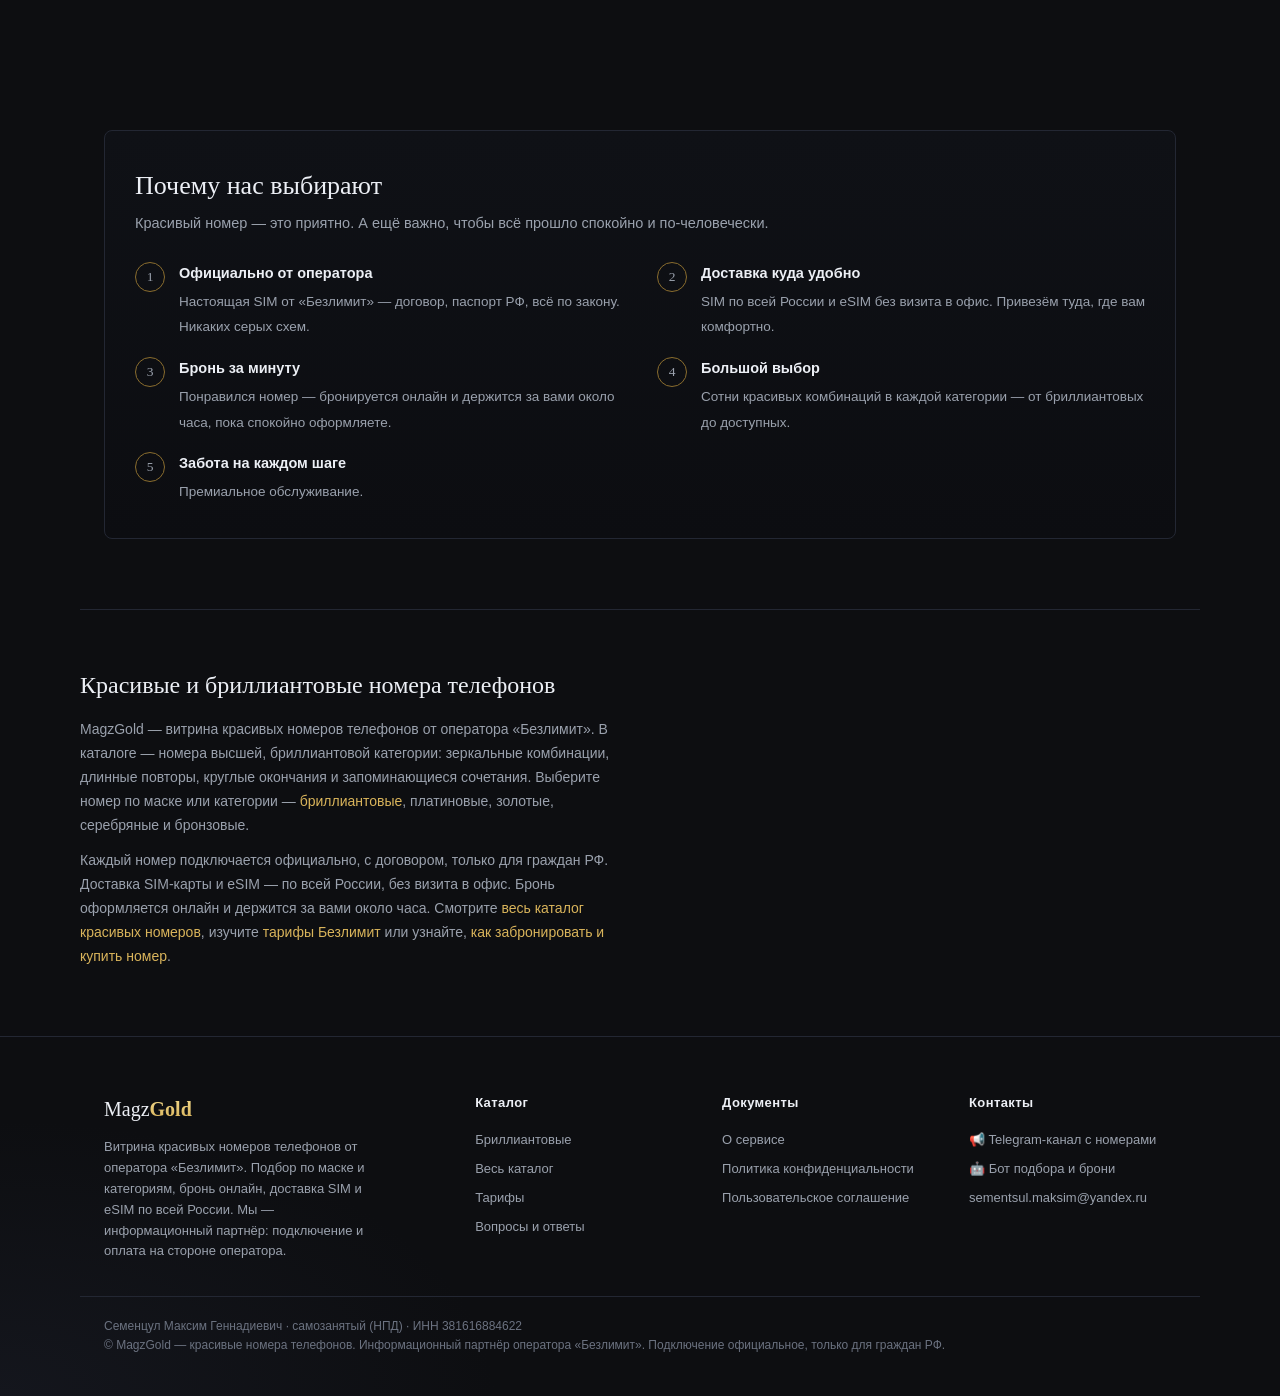
==== commit 3776e8a5: "feat(seo): главная — SSR 9 бриллиантовых номеров в HTML + SEO-текст-блок (робот видит номера и ключи" ====
--- a/premium-demo.html
+++ b/premium-demo.html
@@ -197,6 +197,11 @@
     padding:12px 24px;font-size:14px;font-weight:700;letter-spacing:.3px;cursor:pointer;transition:filter .2s var(--e)}
   .bmodal-go:hover{filter:brightness(1.06)}
   .bmodal-go:disabled{opacity:.6;cursor:default}
+.seo-home{padding:56px 0;border-top:1px solid var(--line)}
+  .seo-home h2{font-family:var(--serif);font-weight:400;font-size:24px;margin:0 0 14px;color:var(--ink)}
+  .seo-home p{color:var(--mut);font-size:14px;line-height:1.7;max-width:70ch;margin:0 0 12px}
+  .seo-home a{color:var(--gold);text-decoration:none}
+  .seo-home a:hover{color:var(--gold2)}
 </style>
 </head>
 <body>
@@ -257,6 +262,12 @@
       </div>
     </div>
   </div>
+</section>
+
+<section class="wrap seo-home">
+  <h2>Красивые и бриллиантовые номера телефонов</h2>
+  <p>MagzGold — витрина красивых номеров телефонов от оператора «Безлимит». В каталоге — номера высшей, бриллиантовой категории: зеркальные комбинации, длинные повторы, круглые окончания и запоминающиеся сочетания. Выберите номер по маске или категории — <a href="/kategoriya/brilliant/">бриллиантовые</a>, платиновые, золотые, серебряные и бронзовые.</p>
+  <p>Каждый номер подключается официально, с договором, только для граждан РФ. Доставка SIM-карты и eSIM — по всей России, без визита в офис. Бронь оформляется онлайн и держится за вами около часа. Смотрите <a href="/start/">весь каталог красивых номеров</a>, изучите <a href="/tarify/">тарифы Безлимит</a> или узнайте, <a href="/kak-eto-rabotaet/">как забронировать и купить номер</a>.</p>
 </section>
 
 <footer>
@@ -387,7 +398,7 @@
       .catch(empty);
   }
 
-  skeleton();
+  if(!grid.children.length){ skeleton(); }   // если номера уже отрендерены сервером (SSR) — не затираем скелетоном
   // быстрый путь: статика catalog.json (прогрета кроном) → МГНОВЕННО; нет — живой API
   fetch('/data/catalog.json',{cache:'no-store'})
     .then(function(r){ return r.ok ? r.json() : null; })
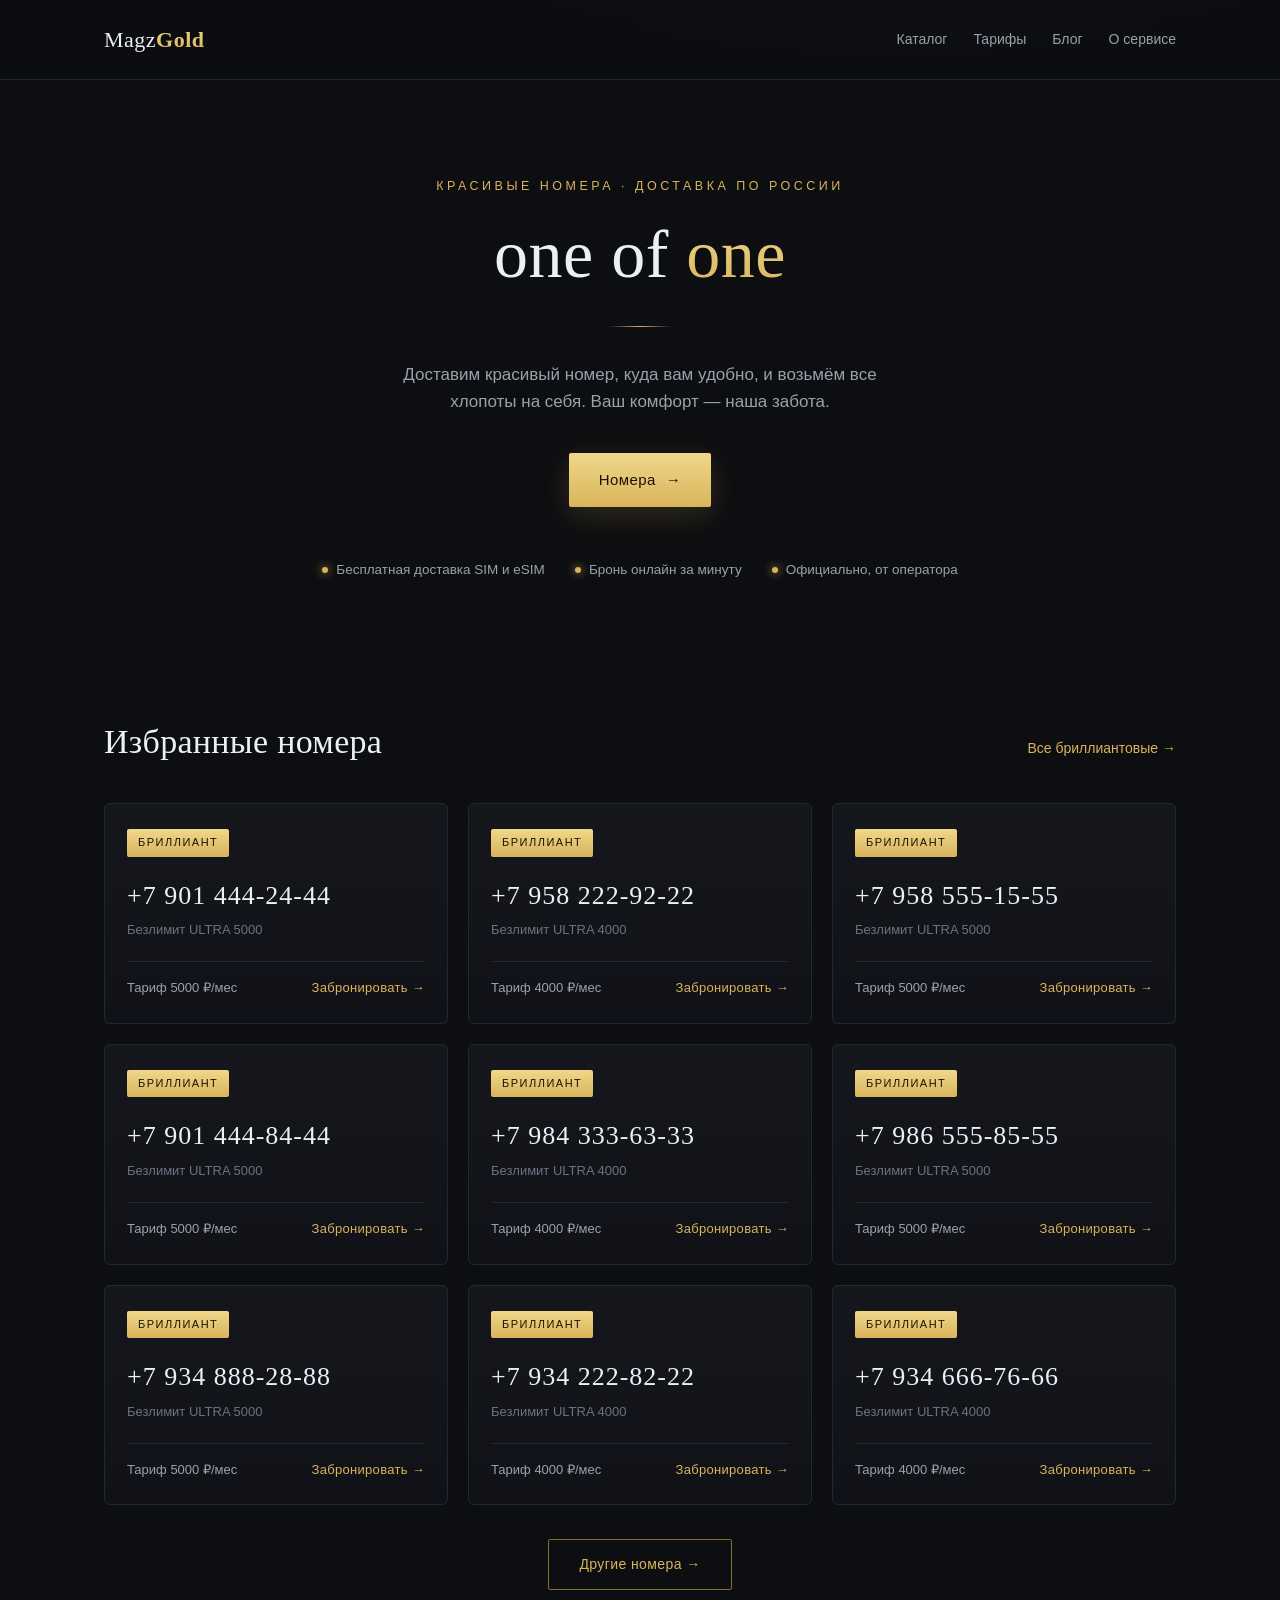
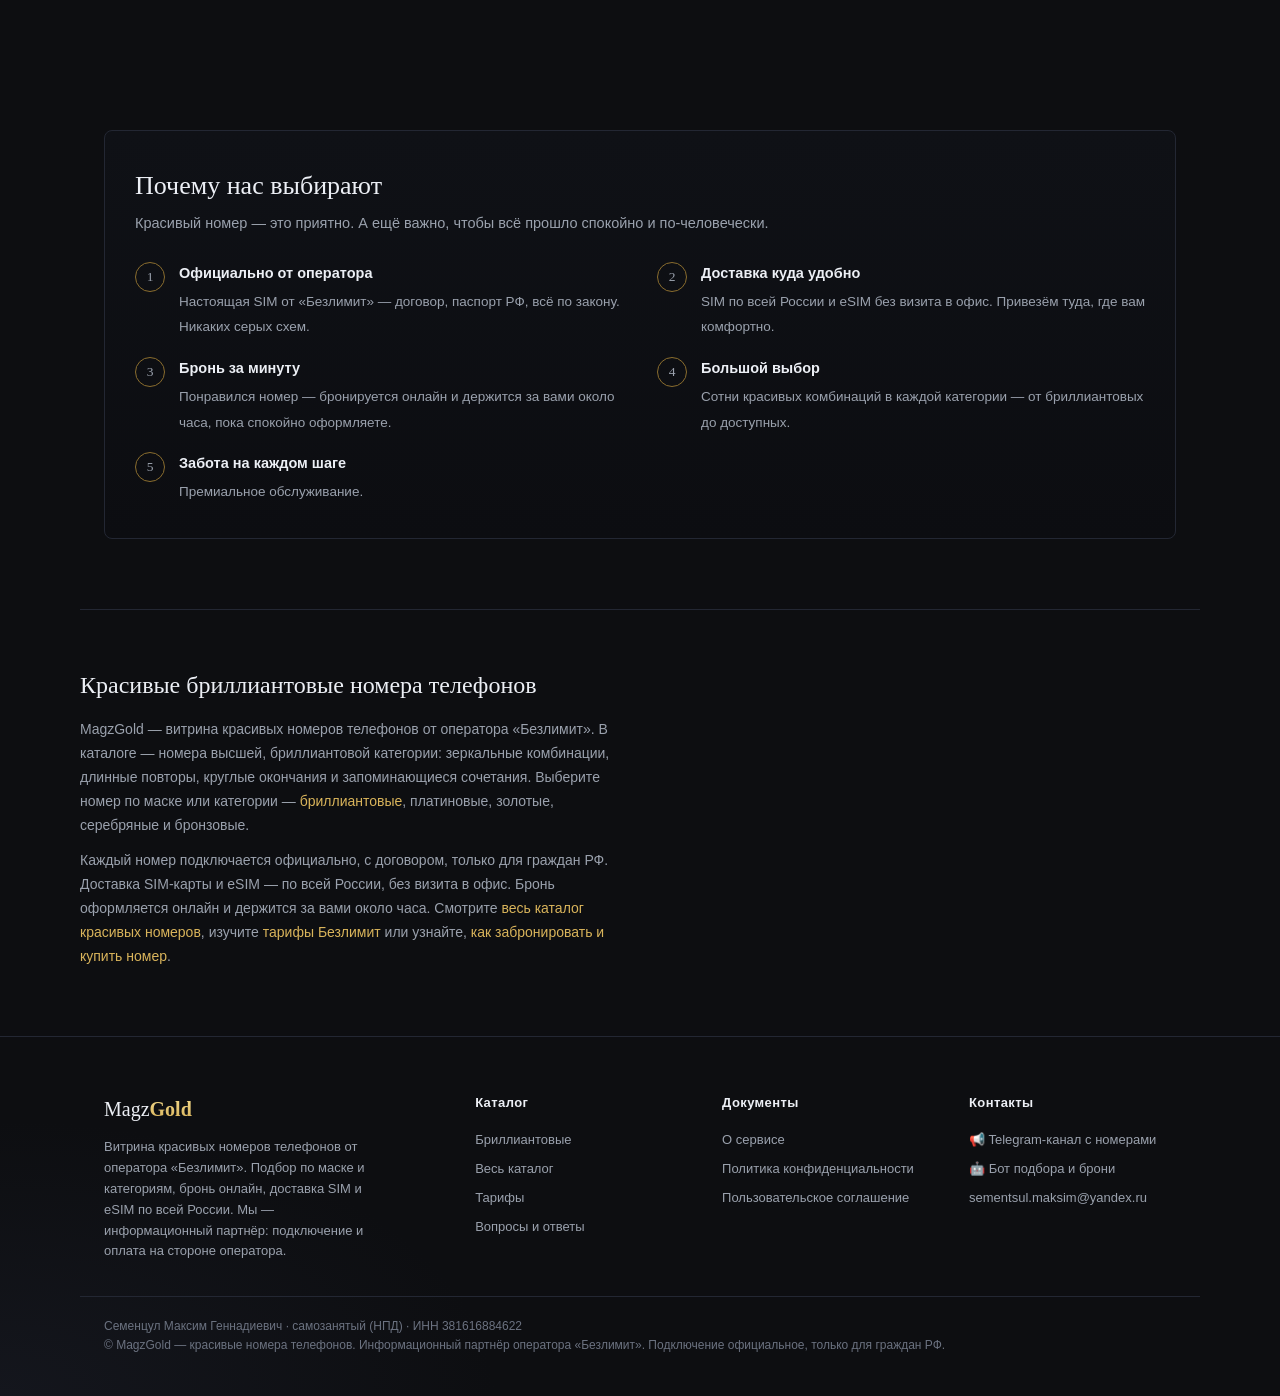
==== commit b868c105: "copy(seo): h2 «Красивые бриллиантовые номера» (убрал «и» — бриллиантовые и есть красивые)" ====
--- a/premium-demo.html
+++ b/premium-demo.html
@@ -265,7 +265,7 @@
 </section>
 
 <section class="wrap seo-home">
-  <h2>Красивые и бриллиантовые номера телефонов</h2>
+  <h2>Красивые бриллиантовые номера телефонов</h2>
   <p>MagzGold — витрина красивых номеров телефонов от оператора «Безлимит». В каталоге — номера высшей, бриллиантовой категории: зеркальные комбинации, длинные повторы, круглые окончания и запоминающиеся сочетания. Выберите номер по маске или категории — <a href="/kategoriya/brilliant/">бриллиантовые</a>, платиновые, золотые, серебряные и бронзовые.</p>
   <p>Каждый номер подключается официально, с договором, только для граждан РФ. Доставка SIM-карты и eSIM — по всей России, без визита в офис. Бронь оформляется онлайн и держится за вами около часа. Смотрите <a href="/start/">весь каталог красивых номеров</a>, изучите <a href="/tarify/">тарифы Безлимит</a> или узнайте, <a href="/kak-eto-rabotaet/">как забронировать и купить номер</a>.</p>
 </section>
